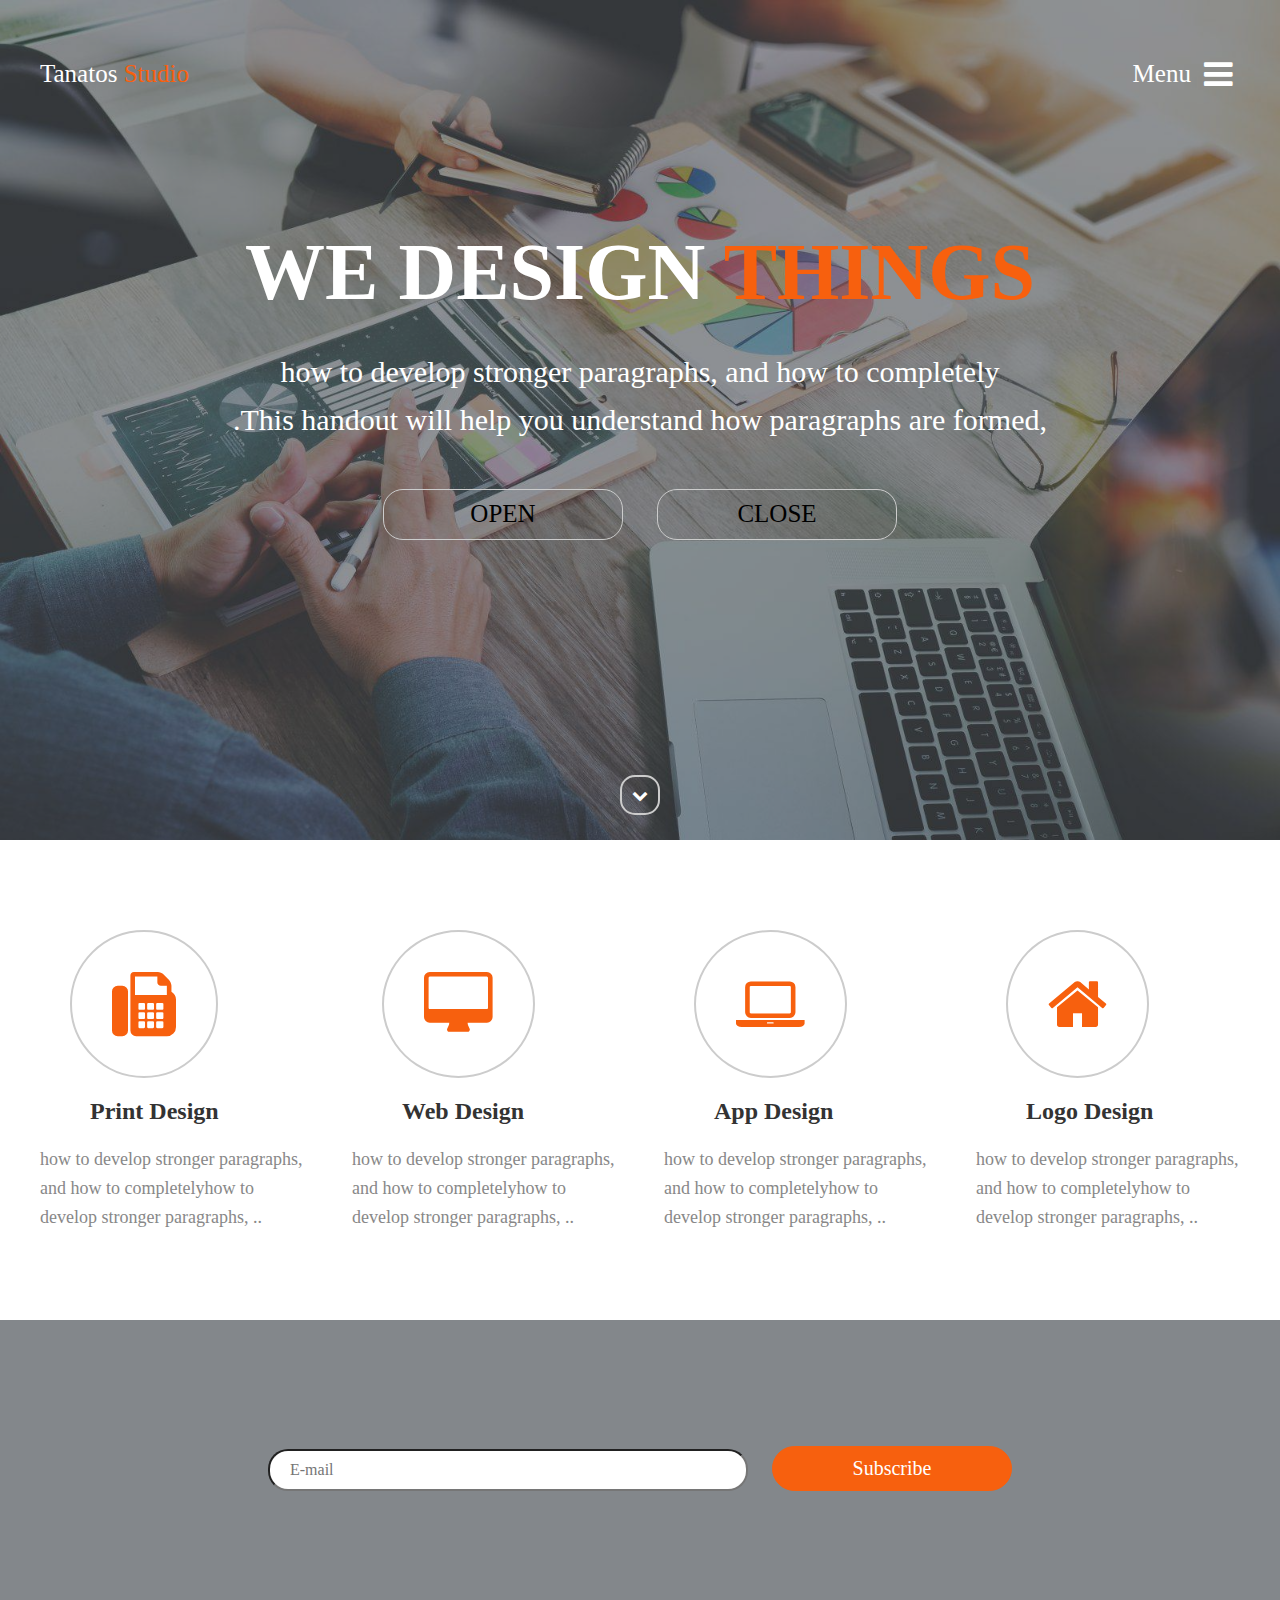
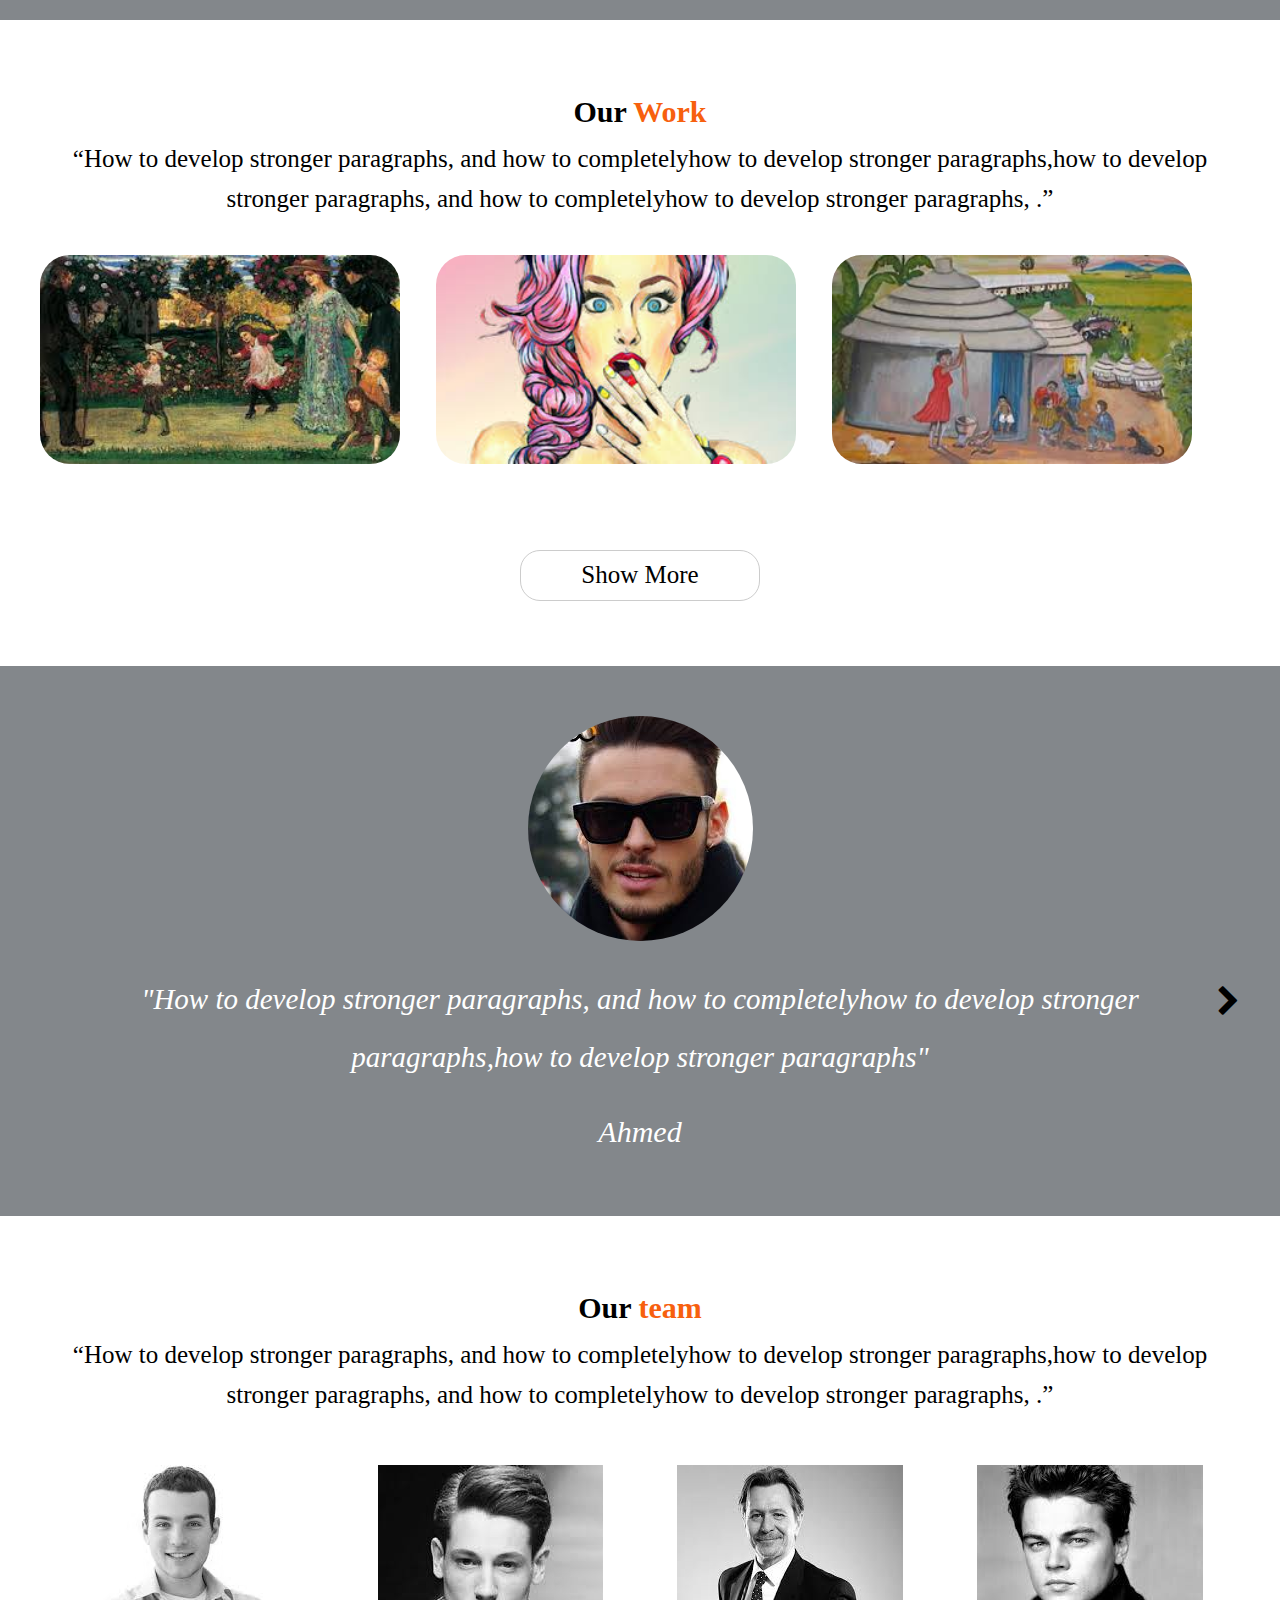
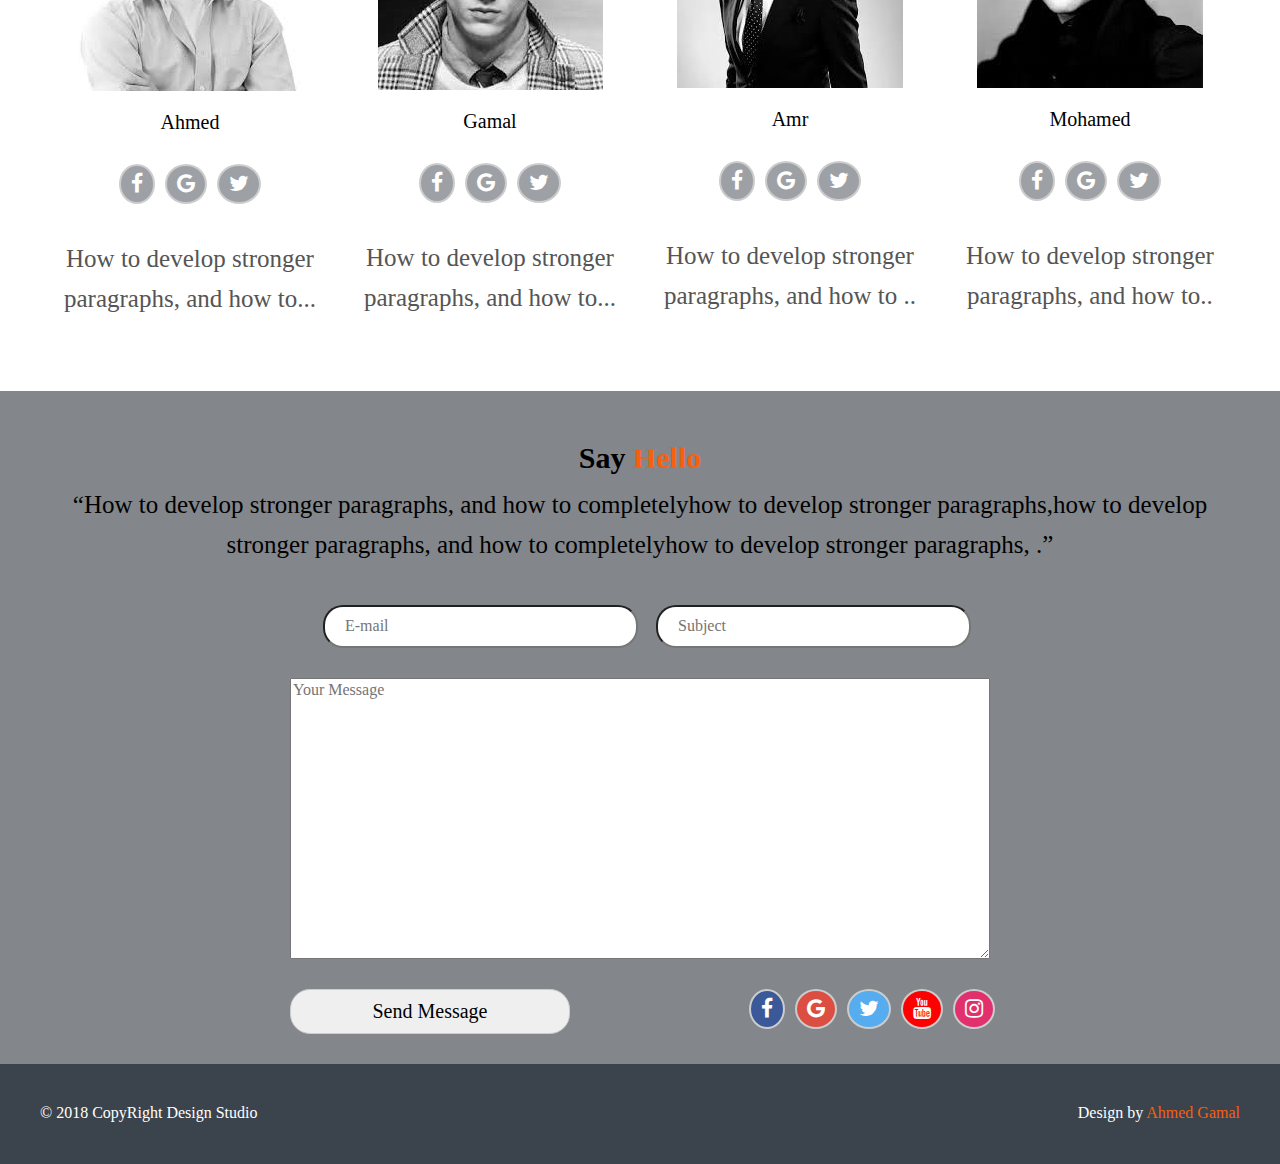
==== project.html @ 4b3bf900 "Add files via upload" ====
<! DOCTYPE html>
 
<html>
<head>
    <meta charset="UTF-8">
    <title> Template </title>
    <link rel= "stylesheet" href="css/font-awesome.min.css">
    <link rel= "stylesheet" href="css/normalize.css">
    <link rel= "stylesheet" href="css/style.css">
    </head>

     <body>
          <div class="header">
                 <div class="lay">
                      <div class="container table">
                             <div class="navbar">
                                  <span> Tanatos <span class="main-color">Studio</span></span>
                                  <span class="links"> Menu  <i class= "fa fa-bars fa-lg fa-fw"></i></span>         
                             </div>
                              <div class="intro">
                                  <h2 class="upper"> We Design <span class="upper main-color">things</span></h2>
                                      <p> how to develop stronger paragraphs, and how to completely </br>.This handout will help you understand how paragraphs are formed,</p>
                                  <button class="upper"> Open</button>
                                   <button class="upper">Close</button>
                              </div>
                      </div>

                   <div class="arrow">
                       <i class="fa fa-chevron-down"></i>
                      </div>
             </div>
        </div>

   <div class="features">
  <div class="container">
      
        <div class="box">
      <i class="fa fa-Fax fa-4x "></i>
      <h2> Print Design</h2>
      <p>how to develop stronger paragraphs, and how to completelyhow to develop stronger paragraphs, ..</p>
      </div>
      
      
        <div class="box">
      <i class="fa fa-desktop fa-4x "></i>
      <h2> Web Design</h2>
       <p>how to develop stronger paragraphs, and how to completelyhow to develop stronger paragraphs, ..</p>
      </div>
      
      
      
        <div class="box">
      <i class="fa fa-laptop fa-4x "></i>
      <h2> App Design</h2>
      <p>how to develop stronger paragraphs, and how to completelyhow to develop stronger paragraphs, ..</p>
      </div>
      
      
      
        <div class="box">
      <i class="fa fa-home fa-4x "></i>
      <h2> Logo Design</h2>
       <p>how to develop stronger paragraphs, and how to completelyhow to develop stronger paragraphs, ..</p>
      </div>
      
       </div>
       </div>


        <div class="subscrib">
            <div class="overlay">
        <div class="container">
            <form>
            <input type="text" name="E-mail" placeholder="E-mail">
            <button class="active"> Subscribe</button>
            </form>
            </div>
                </div>
         </div>

   <div class="our-work text-center">
   <div class="container">
       <div>
      <h2> Our <span class="main-color"> Work</span></h2>
      <q>How to develop stronger paragraphs, and how to completelyhow to develop stronger paragraphs,how to develop stronger paragraphs, and how to completelyhow to develop stronger paragraphs, .</q>
       </div>
       <div class="item">
       <div class="item-box">
       <img src="image/images%20(8).jpg" alt ="photo">
           <div class="over text-center">
            <h4> El Mo7arb website</h4>
             <p>How to develop stronger paragraphs, and how to completelyhow to develop stronger paragraphs,how to develop .</p>
               <button>Show project</button>
           </div>
       </div>
       
       
       <div class="item-box">
       <img src="image/images%20(9).jpg" alt ="photo">
           <div class="over  text-center">
           <h4> El Mo7arb website</h4>
             <p>How to develop stronger paragraphs, and how to completelyhow to develop stronger paragraphs,how to develop .</p>
               <button>Show project</button>
           </div>
       </div>
       
       
       <div class="item-box">
        <img src="image/images%20(10).jpg" alt ="photo">
           <div class="over  text-center">
           <h4> El Mo7arb website</h4>
             <p>How to develop stronger paragraphs, and how to completelyhow to develop stronger paragraphs,how to develop .</p>
               <button>Show project</button>
           </div>
       </div>
       
       
       <div class="item-box hello">
            <img src="image/images%20(11).jpg" alt ="photo">
           <div class="over  text-center">
           <h4> El Mo7arb website</h4>
             <p>How to develop stronger paragraphs, and how to completelyhow to develop stronger paragraphs,how to develop .</p>
               <button>Show project</button>
           </div>
       </div>
       
       
       <div class="item-box hello">
         <img src="image/images%20(12).jpg" alt ="photo">
           <div class="over  text-center">
           <h4> El Mo7arb website</h4>
             <p>How to develop stronger paragraphs, and how to completelyhow to develop stronger paragraphs,how to develop .</p>
               <button>Show project</button>
           </div>
       </div>
       
       
       
       <div class="item-box hello">
          <img src="image/download%20(2).jpg" alt ="photo">
           <div class="over  text-center">
           <h4> El Mo7arb website</h4>
             <p>How to develop stronger paragraphs, and how to completelyhow to develop stronger paragraphs,how to develop .</p>
               <button>Show project</button>
           </div>
       </div>
           </div>
          <button class="but"> Show More</button>
       </div>      
</div>

  <div class="testiem text-center">
  <div class="over">
      <div class="container">
      <div class="client active">
          <img src="image/10.jpg" alt ="photo">
           <p>"How to develop stronger paragraphs, and how to completelyhow to develop stronger paragraphs,how to develop stronger paragraphs"</p>
          <span>Ahmed</span>
          </div>
          
          <div class="client hello">
          <img src="image/download.jpg" alt ="photo">
           <p>"How to develop stronger paragraphs, and how to completelyhow to develop stronger paragraphs,how to develop stronger paragraphs"</p>
          <span>amr</span>
          </div>
          
          
          <div class="client hello">
          <img src="image/11.jpg" alt ="photo">
           <p>"How to develop stronger paragraphs, and how to completelyhow to develop stronger paragraphs,how to develop stronger paragraphs"</p>
          <span>mohamed</span>
          </div>
          
          <div class="client hello">
          <img src="image/c9c21f057c63ff351abe89b8bb244f64--model-man-man-faces.jpg" alt ="photo">
           <p>"How to develop stronger paragraphs, and how to completelyhow to develop stronger paragraphs,how to develop stronger paragraphs"</p>
          <span>osama</span>
          </div>
          
          <i class="fa fa-chevron-right fa-2x"></i>
             <i class="fa fa-chevron-left fa-2x"></i>
      </div>
      </div>
</div>

     <div class="our-team text-center ">
   <div class="container">
          <div>
      <h2> Our <span class="main-color"> team</span></h2>
      <q>How to develop stronger paragraphs, and how to completelyhow to develop stronger paragraphs,how to develop stronger paragraphs, and how to completelyhow to develop stronger paragraphs, .</q>
       </div>
       <div class="team">
           
           
           <div class="person">
        <img src="image/download%20(3).jpg"  alt ="photo">
       <h3>Ahmed</h3>
        <div class="icons">
               <i class="fa fa-facebook fa-lg "></i>
              <i class="fa fa-google fa-lg"></i>
              <i class="fa fa-twitter fa-lg "></i>
               </div>
       <p>How to develop stronger paragraphs, and how to...</p>
       </div>
           
           <div class="person">
       <img src="image/download.jpg"  alt ="photo">
       <h3>Gamal</h3>
        <div class="icons">
               <i class="fa fa-facebook fa-lg  "></i>
              <i class="fa fa-google fa-lg "></i>
              <i class="fa fa-twitter  fa-lg "></i>
               </div>
       <p>How to develop stronger paragraphs, and how to...</p>
       </div>
           
           
           <div class="person">
         <img src="image/aae306986e03e29b3f77cae27a9ac797--gary-oldman-man-crush.jpg"  alt ="photo">
       <h3>Amr</h3>
        <div class="icons">
               <i class="fa fa-facebook fa-lg "></i>
              <i class="fa fa-google fa-lg "></i>
              <i class="fa fa-twitter fa-lg "></i>
               </div>
       <p>How to develop stronger paragraphs, and how to ..</p>
       </div>
           
           
           <div class="person">
       <img src='image/4d821f925f82fdc49ccdcf3de2f4828b.jpg'  alt ="photo">
       <h3>Mohamed</h3>
        <div class="icons">
               <i class="fa fa-facebook fa-lg "></i>
              <i class="fa fa-google fa-lg "></i>
              <i class="fa fa-twitter fa-lg "></i>
               </div>
       <p>How to develop stronger paragraphs, and how to..</p>
       </div>   
           
         </div>  
       </div>
</div>

 <div class="contact text-center">
     <div class="overlays">
 <div class="container">
      <div>
      <h2> Say <span class="main-color"> Hello</span></h2>
      <q>How to develop stronger paragraphs, and how to completelyhow to develop stronger paragraphs,how to develop stronger paragraphs, and how to completelyhow to develop stronger paragraphs, .</q>
       </div>
     
     <form>
     <input type="text" name="email" placeholder="E-mail">
     <input type="text" name="subject" placeholder="Subject">
     <textarea placeholder="Your Message" cols="6" rows="15"></textarea>
     <button>Send Message</button>
     </form>
     <div class="icon">
      <i class="fa fa-facebook fa-lg "></i>
      <i class="fa fa-google fa-lg "></i> 
        <i class="fa fa-twitter fa-lg "></i>
        <i class="fa fa-youtube fa-lg "></i>
           <i class="fa fa-instagram fa-lg "></i>
     </div>
     </div>
</div>
</div>

  <div class="footer">
  <div class="container">
      <span class="copy"> &copy; 2018 CopyRight Design Studio</span>
        <span class="design"> Design by  <span class="main-color">Ahmed Gamal</span> </span>
      </div>
</div>
        <script src= "js/jquery-3.3.1.min.js"></script>
        <script src= "js/custom.js"></script>
    </body>

</html>
---- css/style.css ----
body {margin: 0; }

.container { width:1200px ; margin: auto; position: relative}

.header { width: 100%;  height: 840px; background-image: url('../image/shutterstock_432009058-1600x1080.jpg'); background-size: cover; color: #FFF; }

.header .lay { width:100% ; height:840px; background-color: rgba(49, 55, 61, .5);  position: absolute; top: 0; left: 0;}

.header .navbar {  font-size: 25px; left: 0; position: absolute; width: 100%; top: 0;  overflow: hidden }

.header .navbar .links {float: right;}

.main-color { color:#f7600e;}

.text-center {text-align: center;}

.main-background {background: #f7600e;}

.header .intro {margin:60px auto; text-align: center; padding-top: 100px}

.header .intro h2 {font-size: 80px;  margin-bottom: 0}

.header .intro p {line-height: 1.6 ; font-size: 30px;}

.upper {text-transform: uppercase;}

.header .intro button {width:20%; padding: 10px 20px; margin: 15px; background: transparent; border:1px solid #CCC; transition: all 2s; font-size: 25px; border-radius: 20px; cursor: pointer;}

.header .intro button:hover {background: #f7600e; color:#FFF;  border:1px solid #f7600e;}

.header .arrow { bottom: 0; left: 0; position: absolute; width: 100%; text-align: center; margin-bottom: 15px; }

.header .arrow i {border: 2px solid #CCC; border-radius: 15px; padding: 10px; cursor: pointer; margin: 10px }

.features {padding: 40px 0; height: 350px; width: 100%; overflow: hidden; margin-top: 50px;  }

.features .box { float: left; width: 22%; margin-right: 4%; }

.features .box:last-child {margin-right: 0}

.features .box i {margin-left: 30px; padding: 40px; border: 2px solid #CCC; border-radius: 50%; color:#f7600e; transition: all 2s ;}

.features .box i:hover {background: #f7600e; color:#FFF; border: 2px solid #f7600e; }

.features .box h2 {margin-left: 50px; color:#333; }

.features .box p { line-height: 1.6; font-size: 18px; color:#888; } 

.subscrib {  background-image: url('../images%20(5).jpg'); background-size: cover; width:100%; height: 300px;}

 .overlay  { width:100% ; height:300px; background-color: rgba(49, 55, 61, .6);}

.subscrib form {padding-top: 50px ; text-align: center; line-height: 200px; }

.subscrib input { width: 40%; padding: 10px 20px; border-radius: 20px;}

.subscrib button {width:20%; padding: 10px 20px; margin-left: 20px; background: transparent; font-size: 20px; border-radius: 30px; cursor: pointer;}

.subscrib button.active {background:#f7600e; border:1px solid #f7600e; color:#FFF;}

.our-work { padding: 50px 0;}

.our-work h2 {font-weight: 800; font-size: 30px; margin-bottom: 10px}

.our-work q  {line-height: 1.6; font-size: 25px; } 

.our-work .item { overflow: hidden; } 

.our-work .item .item-box { width: 30%; float: left; margin-bottom: 3%; margin-top: 3%; margin-right: 3%; position: relative;}

.our-work .item .item-box img {width: 100%; border-radius: 30px;}

.our-work .item .item-box .over {
    position: absolute; 
    top:0; 
    left: 0; 
    width: 100%;
    height: 100%;
    background: rgba(247, 96, 14, .8);
    color:#FFF;
     border-radius: 30px;
    display: none; 
    transition: all 2s;
    cursor: pointer; 
}

.our-work .item .item-box:hover .over {
    
    display: block;
}

.hello { display: none;}

.our-work  .but {width:20%; padding: 10px 20px; margin: 15px; background: transparent; border:1px solid #CCC; transition: all 2s; font-size: 25px; border-radius: 20px; cursor: pointer; margin-top: 50px;}

.our-work .but:hover {background: #f7600e; color:#FFF;  border:1px solid #f7600e;}

.our-work  .over h4 {font-size: 20px; margin-bottom: 0}

.our-work  .over p {line-height: 1.5;}

.our-work  .over button {width:40%; padding: 10px 10px;  border:1px solid #CCC; transition: all 2s; font-size: 20px; border-radius: 20px; cursor: pointer; color: #f7600e; }

.over { width:100% ; height:550px; background-color: rgba(49, 55, 61, .6);}

.testiem {width:100%; height: 550px;}

.testiem .client { padding: 50px 0; color:#FFF; font-size: 20px; font-style: italic;}

.testiem .client img {border-radius: 50%;  } 

.testiem .client p { line-height: 2; font-size: 29px; margin-left: 50px; margin-right: 50px;}

.testiem .client span {font-size: 30px; }

.testiem .fa-chevron-right,
.testiem .fa-chevron-left {position: absolute; top:60%; cursor: pointer;}

.testiem .fa-chevron-right:hover,
.testiem .fa-chevron-left:hover {color:#f7600e;}

.testiem .fa-chevron-right {right: 0;}

.testiem .fa-chevron-left {left: 0;}


.our-team { padding: 50px 0; width:100%; height: 600px;}

.our-team h2 {font-weight: 800; font-size: 30px; margin-bottom: 10px}

.our-team q  {line-height: 1.6; font-size: 25px; } 

.our-team .team  .person{ width:25%; float: left; padding-top: 50px ; }

.our-team .team  .person h3 {font-size: 20px; font-weight: normal; }

.our-team .team  .person img { filter: gray; filter: grayscale(1);}

.our-team .team  .person:hover img { filter: gray; filter: grayscale(0);}

.our-team .team  .person:hover h3 { font-weight: 800 }

.our-team .team  .person:hover .fa-facebook {background: #3b5998;}

.our-team .team  .person:hover .fa-twitter {background: #55acee;}

.our-team .team  .person:hover .fa-google {background: #dc4e41;}

.our-team .team  .person .icons { padding: 7px; }

.our-team .team  .person i { margin: 3px; border: 2px solid #CCC; border-radius: 50%; padding: 10px; background: #9da1a5; color:#FFF;}

.our-team .team  .person p { line-height: 1.6; font-size: 25px; transition: all 1s; color:#555}

.contact {width: 100%; height:680px; padding-top: 50px;  }

.contact .overlays  { width:100% ; height:680px; background-color: rgba(49, 55, 61, .6);}

.contact h2 { font-size: 30px; font-weight: 800; margin-bottom: 10px; padding-top: 50px;}

.contact q  {line-height: 1.6; font-size: 25px; } 

.contact form { width:700px; margin: auto; text-align: center; margin-top: 40px;}

.contact form input {width: 45% ; margin-left: 2%; padding: 10px 20px; border-radius: 20px;}

.contact form textarea {margin-top: 30px; width:100%;}

.contact form button  {width:40%; padding: 10px 10px;  border:1px solid #CCC; transition: all 2s; font-size: 20px; border-radius: 20px; cursor: pointer;  float: left; margin-top: 30px; margin-bottom: 30px} 

.contact form button:hover {background:#f7600e; border:1px solid #f7600e; color:#FFF;}

.contact .icon i { margin: 3px; border: 2px solid #CCC; border-radius: 50%; padding: 10px; background: #9da1a5; color:#FFF; margin-top: 30px; }

.contact .icon i:last-child { margin-right: 70px;}

.contact .icon .fa-facebook {background: #3b5998; color:#FFF;}

.contact .icon .fa-twitter {background: #55acee;  color:#FFF;}

.contact .icon .fa-google {background: #dc4e41;  color:#FFF;}

.contact .icon .fa-youtube  {background: #ff0000;  color:#FFF;}

.contact .icon .fa-instagram  {background: #e1306c;  color:#FFF;}

.footer { background-color: #3b434c; color:#FFF; overflow: hidden; width:100%; height: 100px; margin-top: 0; }

.footer .copy {float: left; margin-top: 40px;}
 
.footer .design {float: right; margin-top: 40px;}
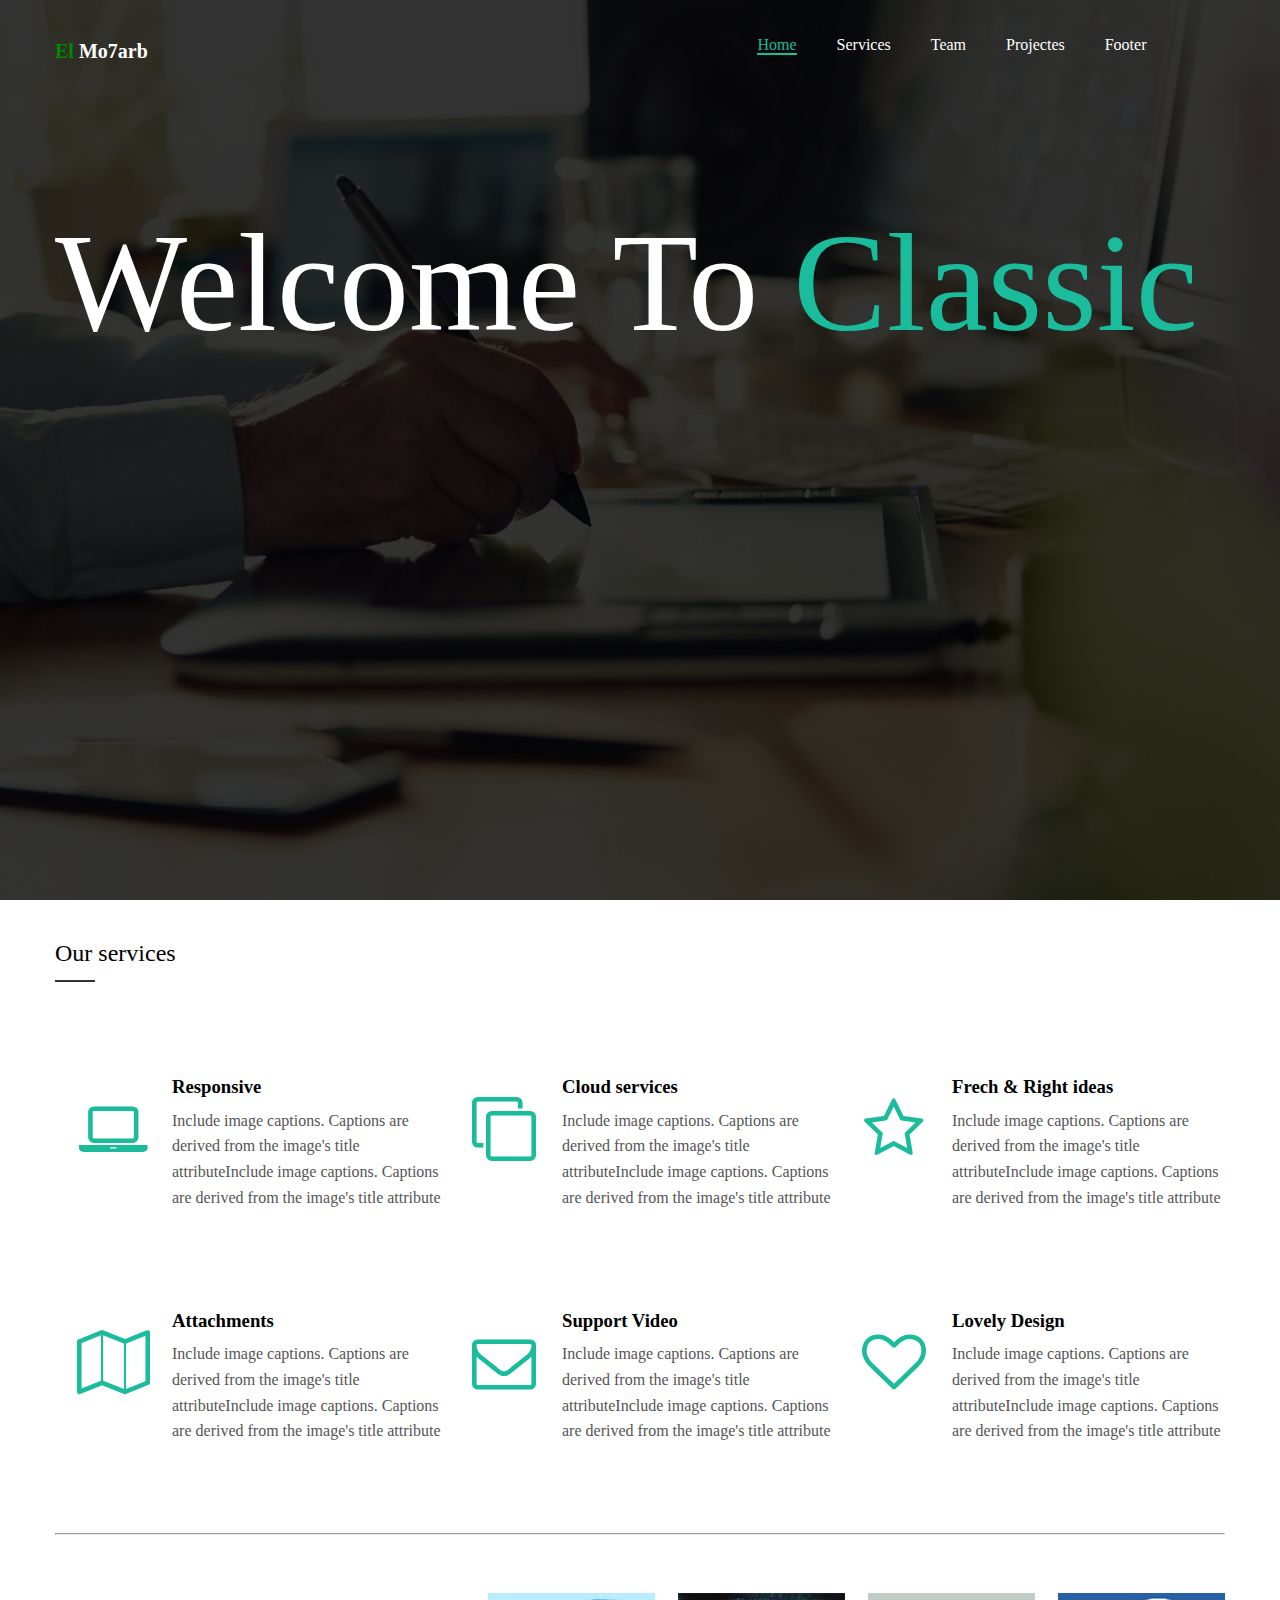
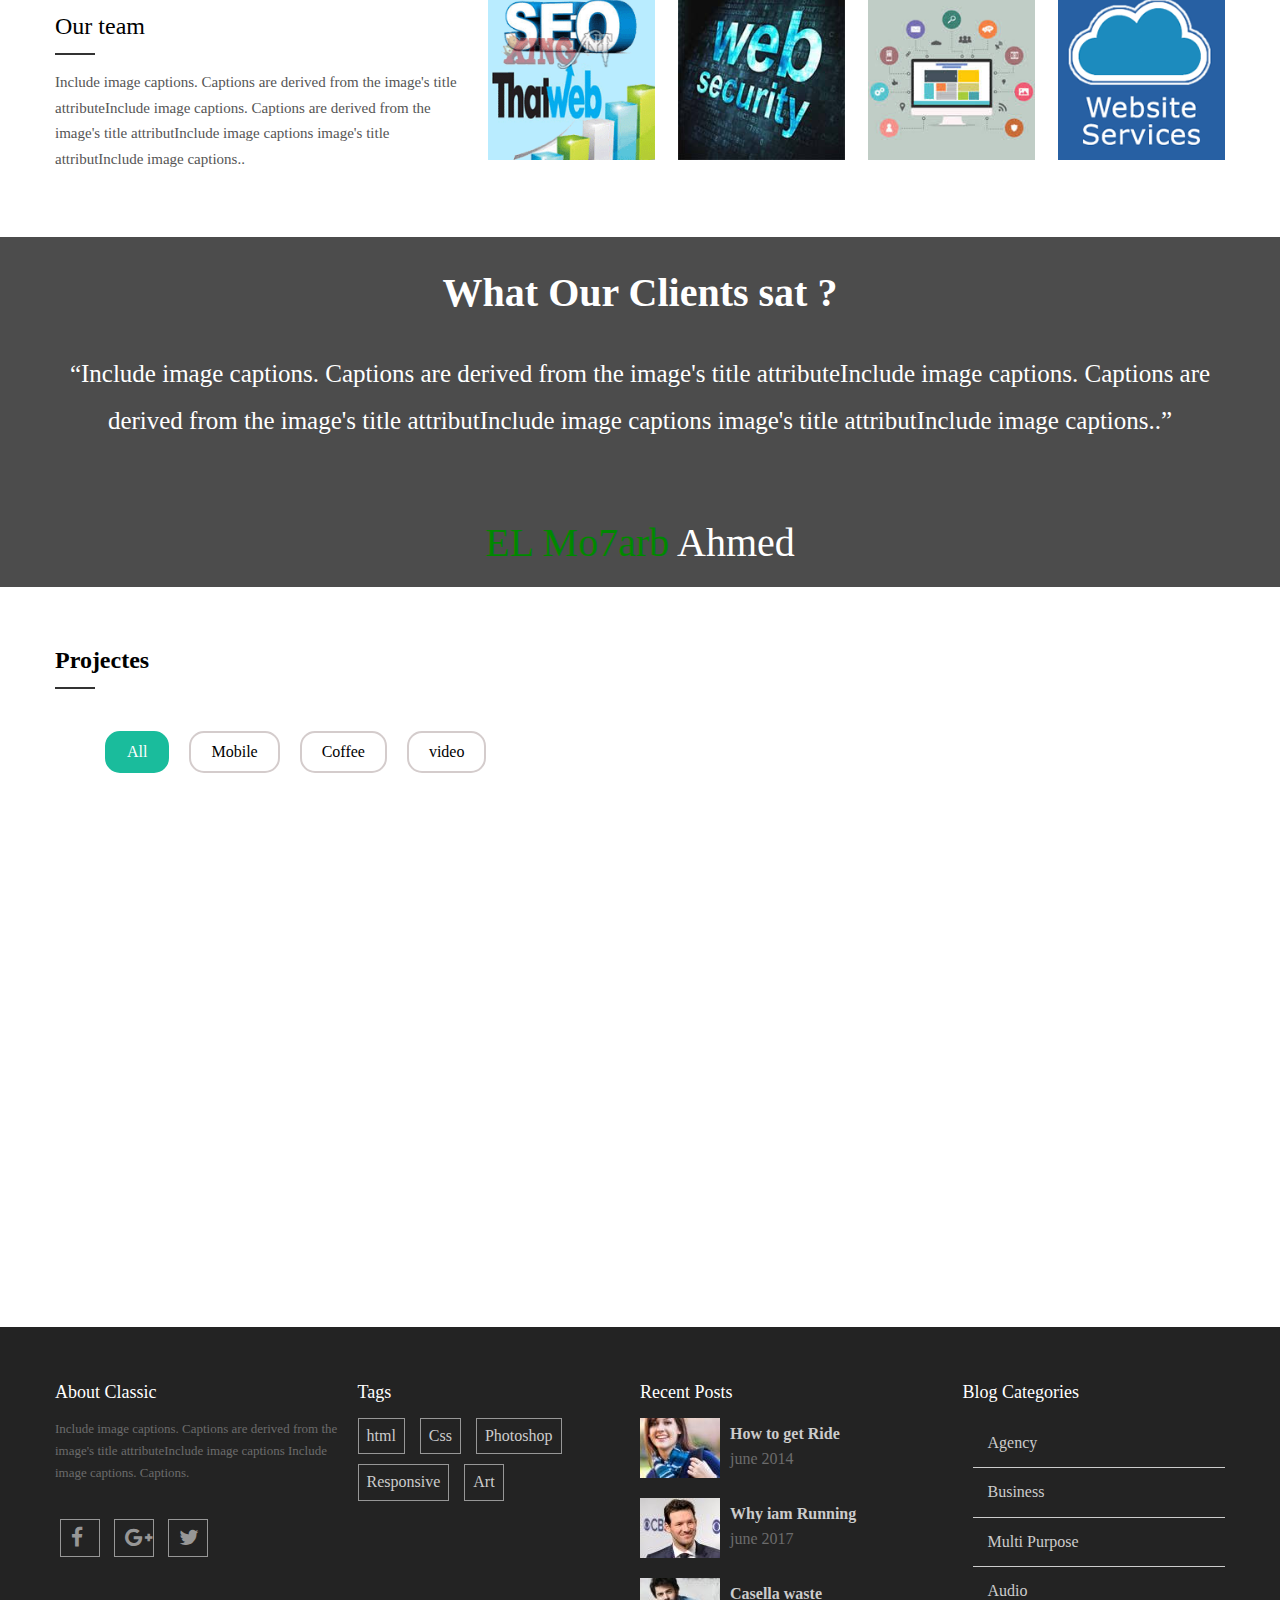
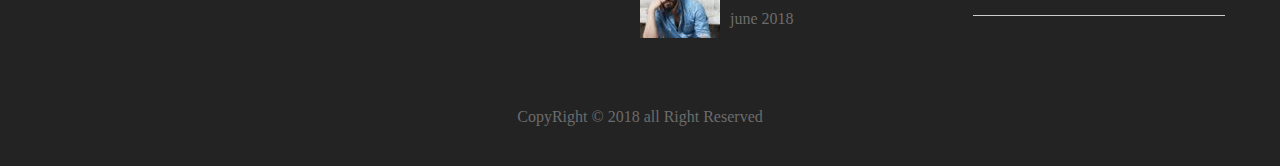
==== commit 42a7880c: "Add files via upload" ====
--- a/project.html
+++ b/project.html
@@ -1,289 +1,292 @@
-<! DOCTYPE html>
- 
+<!DOCTYPE html>
+
 <html>
 <head>
     <meta charset="UTF-8">
     <title> Template </title>
-    <link rel= "stylesheet" href="css/font-awesome.min.css">
-    <link rel= "stylesheet" href="css/normalize.css">
-    <link rel= "stylesheet" href="css/style.css">
+         <link rel = "stylesheet" href ="css/font-awesome.min.css">
+      <link rel= "stylesheet" href="css/normalize.css">
+    <link rel = "stylesheet" href ="css/style.css">
     </head>
-
-     <body>
-          <div class="header">
-                 <div class="lay">
-                      <div class="container table">
-                             <div class="navbar">
-                                  <span> Tanatos <span class="main-color">Studio</span></span>
-                                  <span class="links"> Menu  <i class= "fa fa-bars fa-lg fa-fw"></i></span>         
-                             </div>
-                              <div class="intro">
-                                  <h2 class="upper"> We Design <span class="upper main-color">things</span></h2>
-                                      <p> how to develop stronger paragraphs, and how to completely </br>.This handout will help you understand how paragraphs are formed,</p>
-                                  <button class="upper"> Open</button>
-                                   <button class="upper">Close</button>
-                              </div>
+    
+    <body>
+    <div id ="help" class="navbar" >
+        <div class="container">
+        <div class="logo">
+          <P> <span>El</span> Mo7arb </P> 
+            </div>
+            <div class="nav">
+            <ul>
+                  <li class="active"><a href="#"  data-value ="help">Home</a> </li>
+                  <li><a  href="#" data-value ="ser">Services</a>  </li>
+                  <li><a href="#" data-value ="test">Team</a> </li>
+                  <li><a href="#" data-value ="port"> Projectes</a></li>
+                  <li><a href="#" data-value ="mes">Footer</a> </li>
+                </ul>
+            </div>
+            
+            <div class="heading">
+           
+                <p> Welcome To <span>Classic</span> </p>
+                
+        </div>
+        </div>
+        </div>
+        
+        <div class="header">
+        <div class="lay">
+        
+            </div>
+        </div>
+        
+            <div class="clear"></div>
+           <div id ="ser" class="services">
+        <div class="container">
+        <h2 class="special-heading"> Our services</h2>
+            
+            <div class="item">
+              <i class="fa fa-laptop fa-4x fa-fw"></i>
+                <div class="info">
+                <h3>Responsive</h3>
+                <p>Include image captions. Captions are derived from the image's title attributeInclude image captions. Captions are derived from the image's title attribute</p>
+                </div>
+            </div>
+            
+            <div class="item">
+              <i class="fa fa-clone fa-4x fa-fw"></i>
+                <div class="info">
+                <h3>Cloud services</h3>
+                <p>Include image captions. Captions are derived from the image's title attributeInclude image captions. Captions are derived from the image's title attribute</p>
+                </div>
+            </div>
+            
+            
+            <div class="item">
+              <i class="fa fa-star-o fa-4x fa-fw"></i>
+                <div class="info">
+                <h3>Frech  & Right ideas </h3>
+                <p>Include image captions. Captions are derived from the image's title attributeInclude image captions. Captions are derived from the image's title attribute</p>
+                </div>
+            </div>
+            
+            
+            <div class="item">
+              <i class="fa fa-map-o fa-4x fa-fw"></i>
+                <div class="info">
+                <h3>Attachments</h3>
+                <p>Include image captions. Captions are derived from the image's title attributeInclude image captions. Captions are derived from the image's title attribute</p>
+                </div>
+            </div>
+            
+            
+            <div class="item">
+              <i class="fa fa-envelope-o fa-4x fa-fw"></i>
+                <div class="info">
+                <h3>Support Video</h3>
+                <p>Include image captions. Captions are derived from the image's title attributeInclude image captions. Captions are derived from the image's title attribute</p>
+                </div>
+            </div>
+            
+            
+            <div class="item">
+              <i class="fa fa-heart-o fa-4x fa-fw"></i>
+                <div class="info">
+                <h3>Lovely Design</h3>
+                <p>Include image captions. Captions are derived from the image's title attributeInclude image captions. Captions are derived from the image's title attribute</p>
+                </div>
+            </div>
+            
+            <div class="clear"></div>
+       </div> 
+        </div>
+        
+        <div class="container">
+        <hr class="border">
+        </div>
+        
+        <div id ="test" class="team">
+            <div class="container">
+                <div class="box">
+            <h2 class="special-heading">Our team</h2>
+            <p>Include image captions. Captions are derived from the image's title attributeInclude image captions. Captions are derived from the image's title attributInclude image captions image's title attributInclude image captions..   </p>
+            </div>
+                
+                <div class="box">
+                <div class="overlay">
+                    El Mo7arb
+                    </div>
+                <img src="image/that-web-kingnt.gif" alt =" photo">
+                </div>
+                
+                <div class="box">
+                    <div class="overlay">
+                           Ahmed
+                    </div>
+                <img src="image/images%20(3).jpg" alt =" photo">
+                </div>
+                
+                <div class="box">
+                    <div class="overlay">
+                     Gamal 
+                    </div>
+                <img src="image/images%20(4).jpg" alt =" photo">
+                </div>
+                
+                <div class="box">
+                    <div class="overlay">
+                    al araby
+                    </div>
+                <img src="image/images.png" alt =" photo">
+                </div>
+            </div>
+        </div>
+        <div class="clear"></div>
+        
+        <div  class="testiem">
+           <div class="layout">
+            <div class="container">
+             <h2> What Our Clients sat ?</h2>
+             <div class="slider">
+                 <div class="active">
+                <q>Include image captions. Captions are derived from the image's title attributeInclude image captions. Captions are derived from the image's title attributInclude image captions image's title attributInclude image captions..</q>
+             <p> <span> EL Mo7arb </span>Ahmed </p>
+                 </div>
+                 
+                  <div>
+                <q>Include image captions. Captions are derived from the image's title attributeInclude image captions. Captions are derived from the image's title attributInclude image captions..</q>
+             <p> <span> EL Mo7arb </span>Gamal </p>
+                 </div>
+                 
+                  <div>
+                <q>Include image captions. Captions are derived from the image's title attributeInclude image captions..</q>
+             <p> <span> EL Mo7arb </span>Mohamed </p>
+                 </div>
+                 
+                  <div>
+                <q>Include image captions. Captions are derived from the image's title attributeInclude image captions. Captions are derived from the image's title attributInclude image captions....</q>
+             <p> <span> EL Mo7arb </span>Al araby </p>
+                 </div>
+                </div>
+            </div>
+               </div>
+        </div>
+        
+        <div id ="port" class="project">
+        <div class="container">
+            <h2 class="special-heading"> Projectes </h2>
+            
+            <ul class="select">
+                <li class="active filter" data-filter= "all" >All</li>
+               <li class="filter" data-filter= ".mobile">Mobile</li>
+               <li class="filter" data-filter= ".coffee">Coffee</li>
+                <li class="filter" data-filter= ".video">video</li>
+            </ul>
+            
+            <div id = "Container" class="gllar">
+             <div class="row"> 
+                 
+                 
+                 <div class="mix mobile"> 
+                  <div class="over">View More</div>
+                     <span class="heart"><i class="fa fa-heart"></i>14</span>
+                    <img src="image/download%20(2).jpg" alt ="photo">
+                  </div>
+                 
+                 
+                 <div class="mix coffee">
+                       <div class="over">View More</div>
+                       <span class="heart"><i class="fa fa-heart"></i>15</span>
+                  <img src="image/images%20(12).jpg" alt ="photo">
                       </div>
-
-                   <div class="arrow">
-                       <i class="fa fa-chevron-down"></i>
-                      </div>
-             </div>
-        </div>
-
-   <div class="features">
-  <div class="container">
-      
-        <div class="box">
-      <i class="fa fa-Fax fa-4x "></i>
-      <h2> Print Design</h2>
-      <p>how to develop stronger paragraphs, and how to completelyhow to develop stronger paragraphs, ..</p>
-      </div>
-      
-      
-        <div class="box">
-      <i class="fa fa-desktop fa-4x "></i>
-      <h2> Web Design</h2>
-       <p>how to develop stronger paragraphs, and how to completelyhow to develop stronger paragraphs, ..</p>
-      </div>
-      
-      
-      
-        <div class="box">
-      <i class="fa fa-laptop fa-4x "></i>
-      <h2> App Design</h2>
-      <p>how to develop stronger paragraphs, and how to completelyhow to develop stronger paragraphs, ..</p>
-      </div>
-      
-      
-      
-        <div class="box">
-      <i class="fa fa-home fa-4x "></i>
-      <h2> Logo Design</h2>
-       <p>how to develop stronger paragraphs, and how to completelyhow to develop stronger paragraphs, ..</p>
-      </div>
-      
-       </div>
-       </div>
-
-
-        <div class="subscrib">
-            <div class="overlay">
-        <div class="container">
-            <form>
-            <input type="text" name="E-mail" placeholder="E-mail">
-            <button class="active"> Subscribe</button>
-            </form>
-            </div>
-                </div>
-         </div>
-
-   <div class="our-work text-center">
-   <div class="container">
-       <div>
-      <h2> Our <span class="main-color"> Work</span></h2>
-      <q>How to develop stronger paragraphs, and how to completelyhow to develop stronger paragraphs,how to develop stronger paragraphs, and how to completelyhow to develop stronger paragraphs, .</q>
-       </div>
-       <div class="item">
-       <div class="item-box">
-       <img src="image/images%20(8).jpg" alt ="photo">
-           <div class="over text-center">
-            <h4> El Mo7arb website</h4>
-             <p>How to develop stronger paragraphs, and how to completelyhow to develop stronger paragraphs,how to develop .</p>
-               <button>Show project</button>
-           </div>
-       </div>
-       
-       
-       <div class="item-box">
-       <img src="image/images%20(9).jpg" alt ="photo">
-           <div class="over  text-center">
-           <h4> El Mo7arb website</h4>
-             <p>How to develop stronger paragraphs, and how to completelyhow to develop stronger paragraphs,how to develop .</p>
-               <button>Show project</button>
-           </div>
-       </div>
-       
-       
-       <div class="item-box">
-        <img src="image/images%20(10).jpg" alt ="photo">
-           <div class="over  text-center">
-           <h4> El Mo7arb website</h4>
-             <p>How to develop stronger paragraphs, and how to completelyhow to develop stronger paragraphs,how to develop .</p>
-               <button>Show project</button>
-           </div>
-       </div>
-       
-       
-       <div class="item-box hello">
-            <img src="image/images%20(11).jpg" alt ="photo">
-           <div class="over  text-center">
-           <h4> El Mo7arb website</h4>
-             <p>How to develop stronger paragraphs, and how to completelyhow to develop stronger paragraphs,how to develop .</p>
-               <button>Show project</button>
-           </div>
-       </div>
-       
-       
-       <div class="item-box hello">
-         <img src="image/images%20(12).jpg" alt ="photo">
-           <div class="over  text-center">
-           <h4> El Mo7arb website</h4>
-             <p>How to develop stronger paragraphs, and how to completelyhow to develop stronger paragraphs,how to develop .</p>
-               <button>Show project</button>
-           </div>
-       </div>
-       
-       
-       
-       <div class="item-box hello">
-          <img src="image/download%20(2).jpg" alt ="photo">
-           <div class="over  text-center">
-           <h4> El Mo7arb website</h4>
-             <p>How to develop stronger paragraphs, and how to completelyhow to develop stronger paragraphs,how to develop .</p>
-               <button>Show project</button>
-           </div>
-       </div>
-           </div>
-          <button class="but"> Show More</button>
-       </div>      
-</div>
-
-  <div class="testiem text-center">
-  <div class="over">
-      <div class="container">
-      <div class="client active">
-          <img src="image/10.jpg" alt ="photo">
-           <p>"How to develop stronger paragraphs, and how to completelyhow to develop stronger paragraphs,how to develop stronger paragraphs"</p>
-          <span>Ahmed</span>
-          </div>
-          
-          <div class="client hello">
-          <img src="image/download.jpg" alt ="photo">
-           <p>"How to develop stronger paragraphs, and how to completelyhow to develop stronger paragraphs,how to develop stronger paragraphs"</p>
-          <span>amr</span>
-          </div>
-          
-          
-          <div class="client hello">
-          <img src="image/11.jpg" alt ="photo">
-           <p>"How to develop stronger paragraphs, and how to completelyhow to develop stronger paragraphs,how to develop stronger paragraphs"</p>
-          <span>mohamed</span>
-          </div>
-          
-          <div class="client hello">
-          <img src="image/c9c21f057c63ff351abe89b8bb244f64--model-man-man-faces.jpg" alt ="photo">
-           <p>"How to develop stronger paragraphs, and how to completelyhow to develop stronger paragraphs,how to develop stronger paragraphs"</p>
-          <span>osama</span>
-          </div>
-          
-          <i class="fa fa-chevron-right fa-2x"></i>
-             <i class="fa fa-chevron-left fa-2x"></i>
-      </div>
-      </div>
-</div>
-
-     <div class="our-team text-center ">
-   <div class="container">
-          <div>
-      <h2> Our <span class="main-color"> team</span></h2>
-      <q>How to develop stronger paragraphs, and how to completelyhow to develop stronger paragraphs,how to develop stronger paragraphs, and how to completelyhow to develop stronger paragraphs, .</q>
-       </div>
-       <div class="team">
-           
-           
-           <div class="person">
-        <img src="image/download%20(3).jpg"  alt ="photo">
-       <h3>Ahmed</h3>
-        <div class="icons">
-               <i class="fa fa-facebook fa-lg "></i>
-              <i class="fa fa-google fa-lg"></i>
-              <i class="fa fa-twitter fa-lg "></i>
-               </div>
-       <p>How to develop stronger paragraphs, and how to...</p>
-       </div>
-           
-           <div class="person">
-       <img src="image/download.jpg"  alt ="photo">
-       <h3>Gamal</h3>
-        <div class="icons">
-               <i class="fa fa-facebook fa-lg  "></i>
-              <i class="fa fa-google fa-lg "></i>
-              <i class="fa fa-twitter  fa-lg "></i>
-               </div>
-       <p>How to develop stronger paragraphs, and how to...</p>
-       </div>
-           
-           
-           <div class="person">
-         <img src="image/aae306986e03e29b3f77cae27a9ac797--gary-oldman-man-crush.jpg"  alt ="photo">
-       <h3>Amr</h3>
-        <div class="icons">
-               <i class="fa fa-facebook fa-lg "></i>
-              <i class="fa fa-google fa-lg "></i>
-              <i class="fa fa-twitter fa-lg "></i>
-               </div>
-       <p>How to develop stronger paragraphs, and how to ..</p>
-       </div>
-           
-           
-           <div class="person">
-       <img src='image/4d821f925f82fdc49ccdcf3de2f4828b.jpg'  alt ="photo">
-       <h3>Mohamed</h3>
-        <div class="icons">
-               <i class="fa fa-facebook fa-lg "></i>
-              <i class="fa fa-google fa-lg "></i>
-              <i class="fa fa-twitter fa-lg "></i>
-               </div>
-       <p>How to develop stronger paragraphs, and how to..</p>
-       </div>   
-           
-         </div>  
-       </div>
-</div>
-
- <div class="contact text-center">
-     <div class="overlays">
- <div class="container">
-      <div>
-      <h2> Say <span class="main-color"> Hello</span></h2>
-      <q>How to develop stronger paragraphs, and how to completelyhow to develop stronger paragraphs,how to develop stronger paragraphs, and how to completelyhow to develop stronger paragraphs, .</q>
-       </div>
-     
-     <form>
-     <input type="text" name="email" placeholder="E-mail">
-     <input type="text" name="subject" placeholder="Subject">
-     <textarea placeholder="Your Message" cols="6" rows="15"></textarea>
-     <button>Send Message</button>
-     </form>
-     <div class="icon">
-      <i class="fa fa-facebook fa-lg "></i>
-      <i class="fa fa-google fa-lg "></i> 
-        <i class="fa fa-twitter fa-lg "></i>
-        <i class="fa fa-youtube fa-lg "></i>
-           <i class="fa fa-instagram fa-lg "></i>
-     </div>
-     </div>
-</div>
-</div>
-
-  <div class="footer">
-  <div class="container">
-      <span class="copy"> &copy; 2018 CopyRight Design Studio</span>
-        <span class="design"> Design by  <span class="main-color">Ahmed Gamal</span> </span>
-      </div>
-</div>
-        <script src= "js/jquery-3.3.1.min.js"></script>
-        <script src= "js/custom.js"></script>
+                 
+                 
+                 <div class="mix video">
+                       <div class="over ">View More</div>
+                       <span class="heart"><i class="fa fa-heart"></i>16</span>
+                 <img src="image/images%20(7).jpg" alt ="photo">
+                 </div>
+                  
+                </div>
+                
+                 <div class="row">
+                      
+                     <div class="mix video ">
+                          <div class="over">View More</div>
+                           <span class="heart"><i class="fa fa-heart"></i>20</span>
+                    <img src="image/images%20(8).jpg" alt ="photo">
+                         </div>
+                     
+                     <div class="mix mobile">
+                          <div class="over ">View More</div>
+                           <span class="heart"><i class="fa fa-heart"></i>22</span>
+                  <img src="image/images%20(10).jpg" alt ="photo">
+                         </div>
+                     
+                     <div class="mix coffee">
+                          <div class="over">View More</div>
+                           <span class="heart"><i class="fa fa-heart"></i>30</span>
+                  <img src="image/images%20(9).jpg" alt ="photo">
+                         </div>
+                </div>
+            </div>
+            </div>
+        </div>
+        
+        
+        <div id ="mes" class="footer">
+        <div class="container">
+         <div class="col">
+            <h2> About Classic</h2>
+             <p>Include image captions. Captions are derived from the image's title attributeInclude image captions Include image captions. Captions. </p>
+             <i class="fa fa-facebook fa-lg "></i>
+               <i class="fa fa-google-plus fa-lg  "></i>
+               <i class="fa fa-twitter fa-lg "></i>
+            </div>
+            
+             <div class=" col tags">
+             <h2>Tags</h2>
+             <span>html</span>
+             <span>Css</span>
+             <span>Photoshop</span>  
+             <span>Responsive</span>  
+             <span>Art</span>
+            </div>
+            
+             <div class="col recent">
+              <h2> Recent Posts</h2>
+                <div> 
+                 <img src="image/client3-80x60.jpg">
+                 <h4>How to get Ride</h4>
+                <span>june 2014</span>
+                 </div>
+                 
+                  <div> 
+                 <img src="image/w768xh576_GettyImages-959329798-80x60.jpg">
+                 <h4> Why iam Running</h4>
+                <span>june 2017</span>
+                 </div>
+                 
+                  <div> 
+                 <img src="image/image-result-for-fawad-khan-pics-80x60.jpeg">
+                 <h4>Casella waste </h4>
+                <span>june 2018</span>
+                 </div>
+            </div>
+            
+             <div class="col blg">
+             <h2> Blog Categories</h2>
+            <ul>
+                 <li>Agency</li>
+                <li>Business</li>
+                <li> Multi Purpose</li>
+                <li> Audio</li>
+                 </u>
+            </div>
+            <div class="clear"></div>
+            <div class="copy"> CopyRight &copy; 2018 all Right Reserved </div>
+            </div>
+        </div>
+        <script src="js/jquery-3.3.1.min.js"></script>
+        <script src ="js/custom.js"></script>  
     </body>
-
-</html>
-
-
-
-
-
-                                                                                          
-                                                                                        
-                                                                                           
-                                                                                            +</html>--- a/css/style.css
+++ b/css/style.css
@@ -1,191 +1,216 @@
-body {margin: 0; }
-
-.container { width:1200px ; margin: auto; position: relative}
-
-.header { width: 100%;  height: 840px; background-image: url('../image/shutterstock_432009058-1600x1080.jpg'); background-size: cover; color: #FFF; }
-
-.header .lay { width:100% ; height:840px; background-color: rgba(49, 55, 61, .5);  position: absolute; top: 0; left: 0;}
-
-.header .navbar {  font-size: 25px; left: 0; position: absolute; width: 100%; top: 0;  overflow: hidden }
-
-.header .navbar .links {float: right;}
-
-.main-color { color:#f7600e;}
-
-.text-center {text-align: center;}
-
-.main-background {background: #f7600e;}
-
-.header .intro {margin:60px auto; text-align: center; padding-top: 100px}
-
-.header .intro h2 {font-size: 80px;  margin-bottom: 0}
-
-.header .intro p {line-height: 1.6 ; font-size: 30px;}
-
-.upper {text-transform: uppercase;}
-
-.header .intro button {width:20%; padding: 10px 20px; margin: 15px; background: transparent; border:1px solid #CCC; transition: all 2s; font-size: 25px; border-radius: 20px; cursor: pointer;}
-
-.header .intro button:hover {background: #f7600e; color:#FFF;  border:1px solid #f7600e;}
-
-.header .arrow { bottom: 0; left: 0; position: absolute; width: 100%; text-align: center; margin-bottom: 15px; }
-
-.header .arrow i {border: 2px solid #CCC; border-radius: 15px; padding: 10px; cursor: pointer; margin: 10px }
-
-.features {padding: 40px 0; height: 350px; width: 100%; overflow: hidden; margin-top: 50px;  }
-
-.features .box { float: left; width: 22%; margin-right: 4%; }
-
-.features .box:last-child {margin-right: 0}
-
-.features .box i {margin-left: 30px; padding: 40px; border: 2px solid #CCC; border-radius: 50%; color:#f7600e; transition: all 2s ;}
-
-.features .box i:hover {background: #f7600e; color:#FFF; border: 2px solid #f7600e; }
-
-.features .box h2 {margin-left: 50px; color:#333; }
-
-.features .box p { line-height: 1.6; font-size: 18px; color:#888; } 
-
-.subscrib {  background-image: url('../images%20(5).jpg'); background-size: cover; width:100%; height: 300px;}
-
- .overlay  { width:100% ; height:300px; background-color: rgba(49, 55, 61, .6);}
-
-.subscrib form {padding-top: 50px ; text-align: center; line-height: 200px; }
-
-.subscrib input { width: 40%; padding: 10px 20px; border-radius: 20px;}
-
-.subscrib button {width:20%; padding: 10px 20px; margin-left: 20px; background: transparent; font-size: 20px; border-radius: 30px; cursor: pointer;}
-
-.subscrib button.active {background:#f7600e; border:1px solid #f7600e; color:#FFF;}
-
-.our-work { padding: 50px 0;}
-
-.our-work h2 {font-weight: 800; font-size: 30px; margin-bottom: 10px}
-
-.our-work q  {line-height: 1.6; font-size: 25px; } 
-
-.our-work .item { overflow: hidden; } 
-
-.our-work .item .item-box { width: 30%; float: left; margin-bottom: 3%; margin-top: 3%; margin-right: 3%; position: relative;}
-
-.our-work .item .item-box img {width: 100%; border-radius: 30px;}
-
-.our-work .item .item-box .over {
-    position: absolute; 
-    top:0; 
+* {box-sizing: border-box;}
+
+.clear {clear: both;}
+
+body {margin: 0;}
+
+.container { width: 1170px; margin: auto; }
+
+.navbar {height: 0; position: relative; z-index: 3; }
+
+.navbar .logo {float: left; width:40%; padding-top: 20px; color: #FFF;}
+
+.navbar .logo p {font-size: 20px; font-weight: bold;}
+
+.navbar .logo p span {color: #080;}
+
+.navbar .nav {float: left; width:55%; color: #FFF;}
+
+.navbar .nav ul {float: right; list-style-type: none;}
+
+.navbar .nav ul li { float: left; padding-top: 20px;  margin: 0 20px;}
+
+.navbar .nav ul li a {text-decoration: none;  color: #FFF;  border-bottom: 1px solid transparent; }
+
+.navbar .nav ul li a:hover, .navbar .nav ul li.active a { color: #1abc9c; border-bottom: 2px solid #1abc9c; }
+
+.heading {line-height: 400px; color: #FFF; float: left}
+
+.heading p {margin-top: 0 ; font-size: 140px; margin-left: 0 }
+
+.heading p span {color:#1abc9c;}
+
+.header { background-image: url('../image/design.jpg'); background-size: cover; position: relative; }
+
+.header .lay {background-color: rgba(0,0,0,.5); position: absolute; top: 0; left: 0; bottom: 0; right: 0; z-index: 1;}
+
+.services { padding-top: 20px; padding-bottom: 0px;}
+
+.services {margin: 0; padding: 40px 20px ;}
+
+.services h2 {margin: 0 0 50px;  font-weight: normal;  }
+
+.special-heading {
+    
+    position: relative; 
+    
+}
+
+.special-heading:after {
+    
+    content: ""; 
+    display: block;
+    top: 40px;
+    position: absolute;
+    border-bottom: 2px solid #333;
+    width:40px;
+}
+
+.services .item  {float: left; width: 33.333333%; padding-top: 40px; margin-bottom: 25px;  }
+
+.services .item i {color:#1abc9c; float: left; width: 20%; margin-right: 5%; margin-top: 10%; margin-left: 5%;}
+
+.services .item .info { float: left; width: 70%; } 
+
+.services .item h3 { margin-bottom: 10px; }
+
+.services .item p {line-height: 1.6; color: #555; margin-top: 0;}   
+
+.border {color:#333;}
+
+.team { padding: 50px 20px ;}
+
+.team h2 { font-weight: normal;}
+
+.team .box {float: left;}
+
+.team .box:first-child{ 
+   width:35%;
+}
+
+.team .box:not(:first-child){
+    
+    width: 14.25%;
+    margin-left: 2%;
+    position: relative;
+   
+ 
+} 
+
+.team .box:not(:first-child) img {width: 100%; }
+
+.team .box p {padding-top: 10px; line-height: 1.7; color:#555; font-size: 15px;}
+
+.team .box:not(:first-child) .overlay {
+    
+    position: absolute;
+    top: 0; 
     left: 0; 
+    bottom: 0;
+    right: 0; 
+    background-color: rgba(26, 188, 156, .9);
     width: 100%;
-    height: 100%;
-    background: rgba(247, 96, 14, .8);
+    height:100 %;
+    line-height: 180px;
+    font-size: 20px; 
+    font-weight: bold;
+    display: none;
+    text-align: center;
     color:#FFF;
-     border-radius: 30px;
-    display: none; 
-    transition: all 2s;
-    cursor: pointer; 
-}
-
-.our-work .item .item-box:hover .over {
-    
+   
+}
+
+
+.team .box:not(:first-child):hover .overlay {
+    
+    display: block; 
+    
+}
+
+
+.testiem {background-image: url('../images%20(5).jpg'); background-size: cover; width: 100%; height:350px; margin-top: 50px; position: relative; text-align: center; padding: 40px 0; }
+
+.testiem .layout {background-color: rgba(0, 0, 0, .7); position: absolute; top: 0; left: 0; bottom: 0; right: 0; width: 100% ; height: 100%; color: #FFF;}
+
+.testiem h2 { font-size: 40px;}
+
+.testiem q { font-size: 25px; line-height: 1.9; padding-top: 30px; }
+
+.testiem p {font-size: 40px; padding-top: 35px;}
+
+.testiem p span {color:#080; }
+
+.testiem .slider > div {
+    
+    display: none;
+}
+
+.testiem .slider > div.active { 
+ 
     display: block;
-}
-
-.hello { display: none;}
-
-.our-work  .but {width:20%; padding: 10px 20px; margin: 15px; background: transparent; border:1px solid #CCC; transition: all 2s; font-size: 25px; border-radius: 20px; cursor: pointer; margin-top: 50px;}
-
-.our-work .but:hover {background: #f7600e; color:#FFF;  border:1px solid #f7600e;}
-
-.our-work  .over h4 {font-size: 20px; margin-bottom: 0}
-
-.our-work  .over p {line-height: 1.5;}
-
-.our-work  .over button {width:40%; padding: 10px 10px;  border:1px solid #CCC; transition: all 2s; font-size: 20px; border-radius: 20px; cursor: pointer; color: #f7600e; }
-
-.over { width:100% ; height:550px; background-color: rgba(49, 55, 61, .6);}
-
-.testiem {width:100%; height: 550px;}
-
-.testiem .client { padding: 50px 0; color:#FFF; font-size: 20px; font-style: italic;}
-
-.testiem .client img {border-radius: 50%;  } 
-
-.testiem .client p { line-height: 2; font-size: 29px; margin-left: 50px; margin-right: 50px;}
-
-.testiem .client span {font-size: 30px; }
-
-.testiem .fa-chevron-right,
-.testiem .fa-chevron-left {position: absolute; top:60%; cursor: pointer;}
-
-.testiem .fa-chevron-right:hover,
-.testiem .fa-chevron-left:hover {color:#f7600e;}
-
-.testiem .fa-chevron-right {right: 0;}
-
-.testiem .fa-chevron-left {left: 0;}
-
-
-.our-team { padding: 50px 0; width:100%; height: 600px;}
-
-.our-team h2 {font-weight: 800; font-size: 30px; margin-bottom: 10px}
-
-.our-team q  {line-height: 1.6; font-size: 25px; } 
-
-.our-team .team  .person{ width:25%; float: left; padding-top: 50px ; }
-
-.our-team .team  .person h3 {font-size: 20px; font-weight: normal; }
-
-.our-team .team  .person img { filter: gray; filter: grayscale(1);}
-
-.our-team .team  .person:hover img { filter: gray; filter: grayscale(0);}
-
-.our-team .team  .person:hover h3 { font-weight: 800 }
-
-.our-team .team  .person:hover .fa-facebook {background: #3b5998;}
-
-.our-team .team  .person:hover .fa-twitter {background: #55acee;}
-
-.our-team .team  .person:hover .fa-google {background: #dc4e41;}
-
-.our-team .team  .person .icons { padding: 7px; }
-
-.our-team .team  .person i { margin: 3px; border: 2px solid #CCC; border-radius: 50%; padding: 10px; background: #9da1a5; color:#FFF;}
-
-.our-team .team  .person p { line-height: 1.6; font-size: 25px; transition: all 1s; color:#555}
-
-.contact {width: 100%; height:680px; padding-top: 50px;  }
-
-.contact .overlays  { width:100% ; height:680px; background-color: rgba(49, 55, 61, .6);}
-
-.contact h2 { font-size: 30px; font-weight: 800; margin-bottom: 10px; padding-top: 50px;}
-
-.contact q  {line-height: 1.6; font-size: 25px; } 
-
-.contact form { width:700px; margin: auto; text-align: center; margin-top: 40px;}
-
-.contact form input {width: 45% ; margin-left: 2%; padding: 10px 20px; border-radius: 20px;}
-
-.contact form textarea {margin-top: 30px; width:100%;}
-
-.contact form button  {width:40%; padding: 10px 10px;  border:1px solid #CCC; transition: all 2s; font-size: 20px; border-radius: 20px; cursor: pointer;  float: left; margin-top: 30px; margin-bottom: 30px} 
-
-.contact form button:hover {background:#f7600e; border:1px solid #f7600e; color:#FFF;}
-
-.contact .icon i { margin: 3px; border: 2px solid #CCC; border-radius: 50%; padding: 10px; background: #9da1a5; color:#FFF; margin-top: 30px; }
-
-.contact .icon i:last-child { margin-right: 70px;}
-
-.contact .icon .fa-facebook {background: #3b5998; color:#FFF;}
-
-.contact .icon .fa-twitter {background: #55acee;  color:#FFF;}
-
-.contact .icon .fa-google {background: #dc4e41;  color:#FFF;}
-
-.contact .icon .fa-youtube  {background: #ff0000;  color:#FFF;}
-
-.contact .icon .fa-instagram  {background: #e1306c;  color:#FFF;}
-
-.footer { background-color: #3b434c; color:#FFF; overflow: hidden; width:100%; height: 100px; margin-top: 0; }
-
-.footer .copy {float: left; margin-top: 40px;}
+    
+}
+
+.project { padding: 40px; height: 700px; overflow: hidden;}
+
+.project ul {float: left; list-style-type: none;}
+
+.project ul li {float: left; padding: 10px 20px ; border: 2px solid #D4CCCC; margin: 10px; cursor: pointer; margin-top: 20px; border-radius: 15px;}
+
+.project ul li.active,.project ul li:hover { background-color: #1abc9c; color: #FFF;  border: 2px solid #1abc9c; }
+
+.project .gllar { margin-top: 50px;  overflow: hidden; float: left; width: 100%}
+
+.project .gllar .row  > div:nth-child(2) {
+    
+    margin-right: 1%;
+    margin-left: 1%;
+  
+}
+
+.project .gllar .row  > div   {width: 32.666666%; float: left; margin-bottom: 10px; position: relative;}
+
+.project .gllar .row  > div img {width:100%;}
+
+.project .gllar .row  > div .over {    position: absolute;
+    top: 0; 
+    left: 0; 
+    bottom: 0;
+    right: 0; 
+    background-color: rgba(26, 188, 156, .9);
+    width: 100%;
+    height:100 %;
+    line-height: 230px;
+    font-size: 20px; 
+    font-weight: bold;
+    text-align: center;
+    color:#FFF;
+    display: none;
+}
+
+.project .gllar .row  > div .heart { position: absolute; bottom: 20px; right: 20px; color: #FFF; display: none;}
+
+.project .gllar .row  > div:hover .over, 
+.project .gllar .row  > div:hover .heart {display: block;}
+
+.project .mix {display: none;}
+
+
+.footer {width: 100%; background-color: #232323; color: #EEE; margin-top: 40px;  padding: 40px 0 ; overflow: hidden; color:#6c6c6c; }
+
+.footer .col {width:25%; float: left; }
+
+.footer .col h2 { color:#FFF; font-weight: normal; font-size: 18px;  }
+
+.footer .col p {line-height: 1.7; margin-bottom:  30px; font-size: 13px; }
+
+.footer .col i { display: inline-block; border: 1px solid #979797; padding: 10px; width:40px; margin: 5px; color: #979797 }
+
+.footer  .copy {margin-top: 50px; text-align: center ;}
+
+.footer .tags span {display: inline-block; border: 1px solid #979797; padding: 8px; margin-right: 1px; margin-bottom: 10px; color: #CCC; margin-left: 10px;}
+
+.footer .tags h2 {margin-left: 10px;}
+
+.footer .recent > div {overflow: hidden; margin-bottom: 20px;}
+
+.footer .recent > div img {
+    
+    float: left; margin-right: 10px; 
+}
+
+.footer .recent > div h4 { margin: 7px 0 ; color: #CCC;  }
  
-.footer .design {float: right; margin-top: 40px;}+.footer .blg ul li { padding: 15px; border-bottom: 1px solid #CCC; list-style-type: none; color: #CCC; }
+
+.footer .blg h2 {margin-left: 30px;}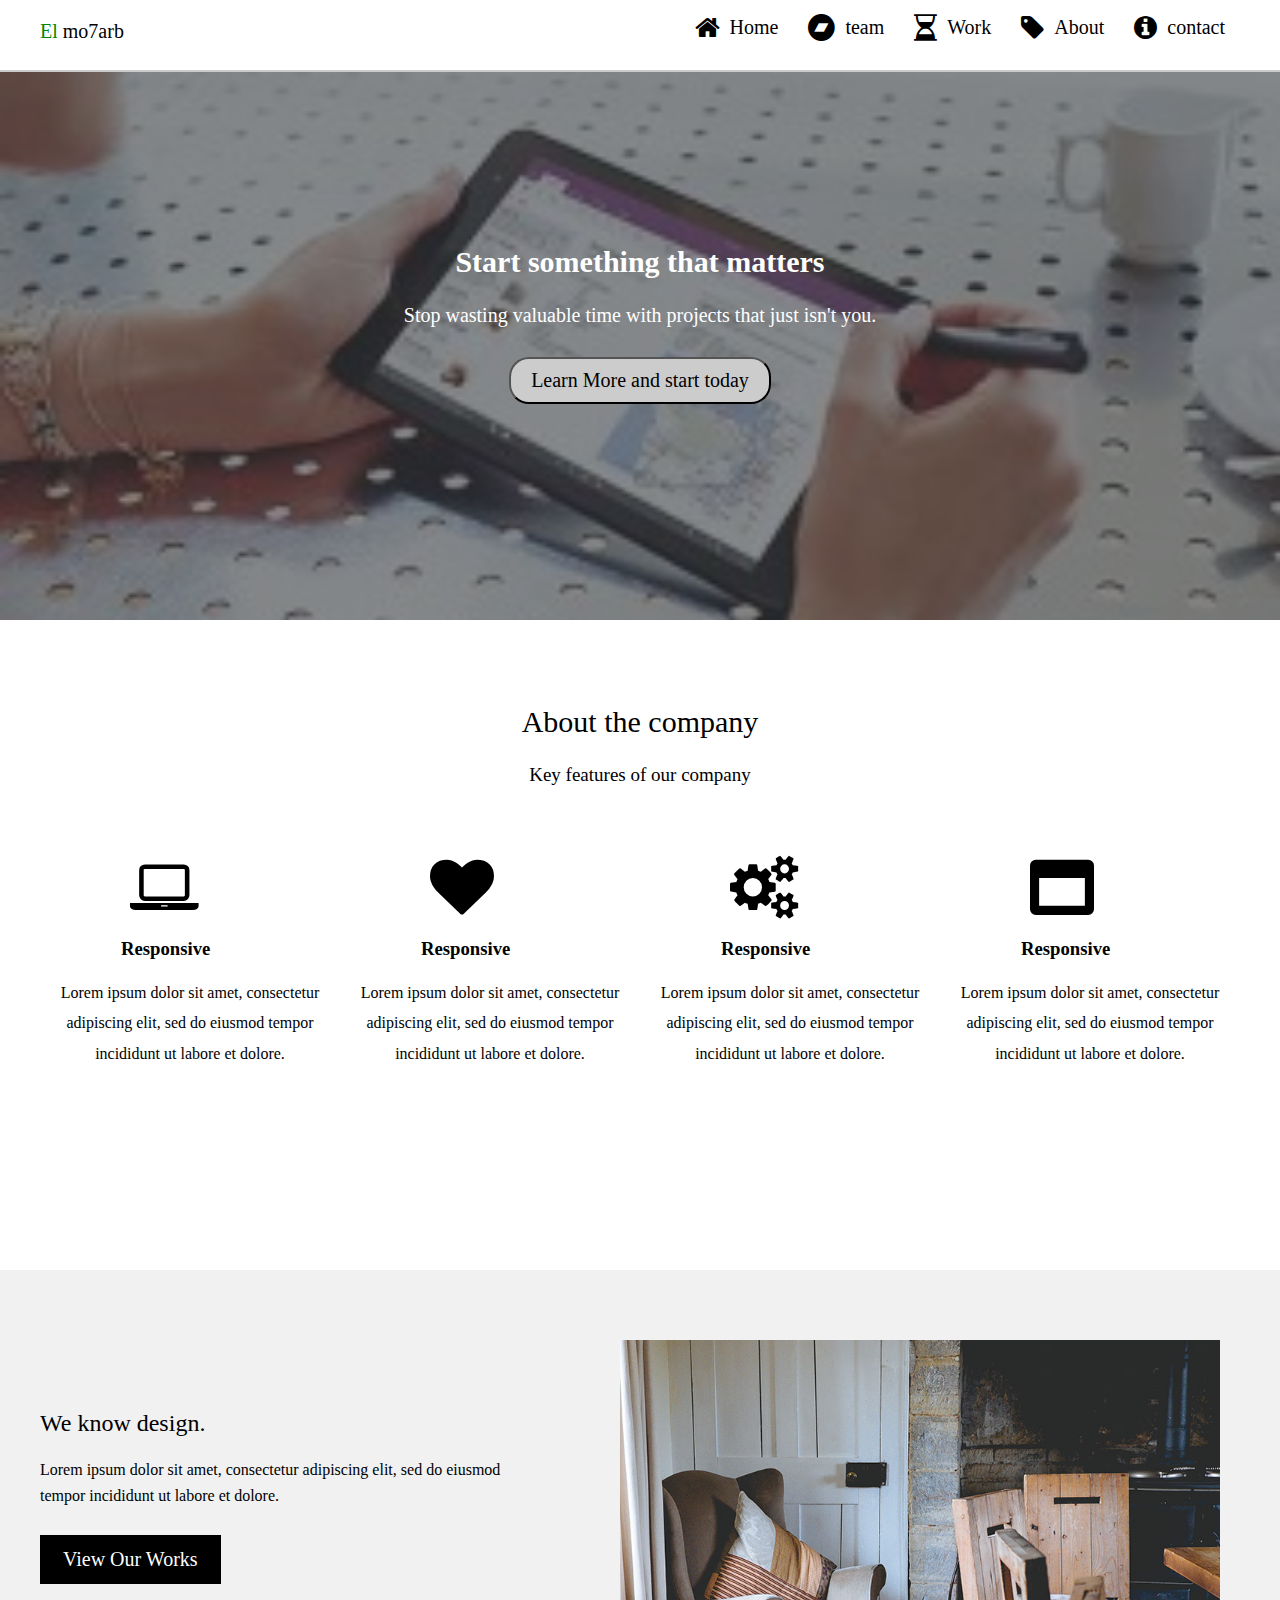
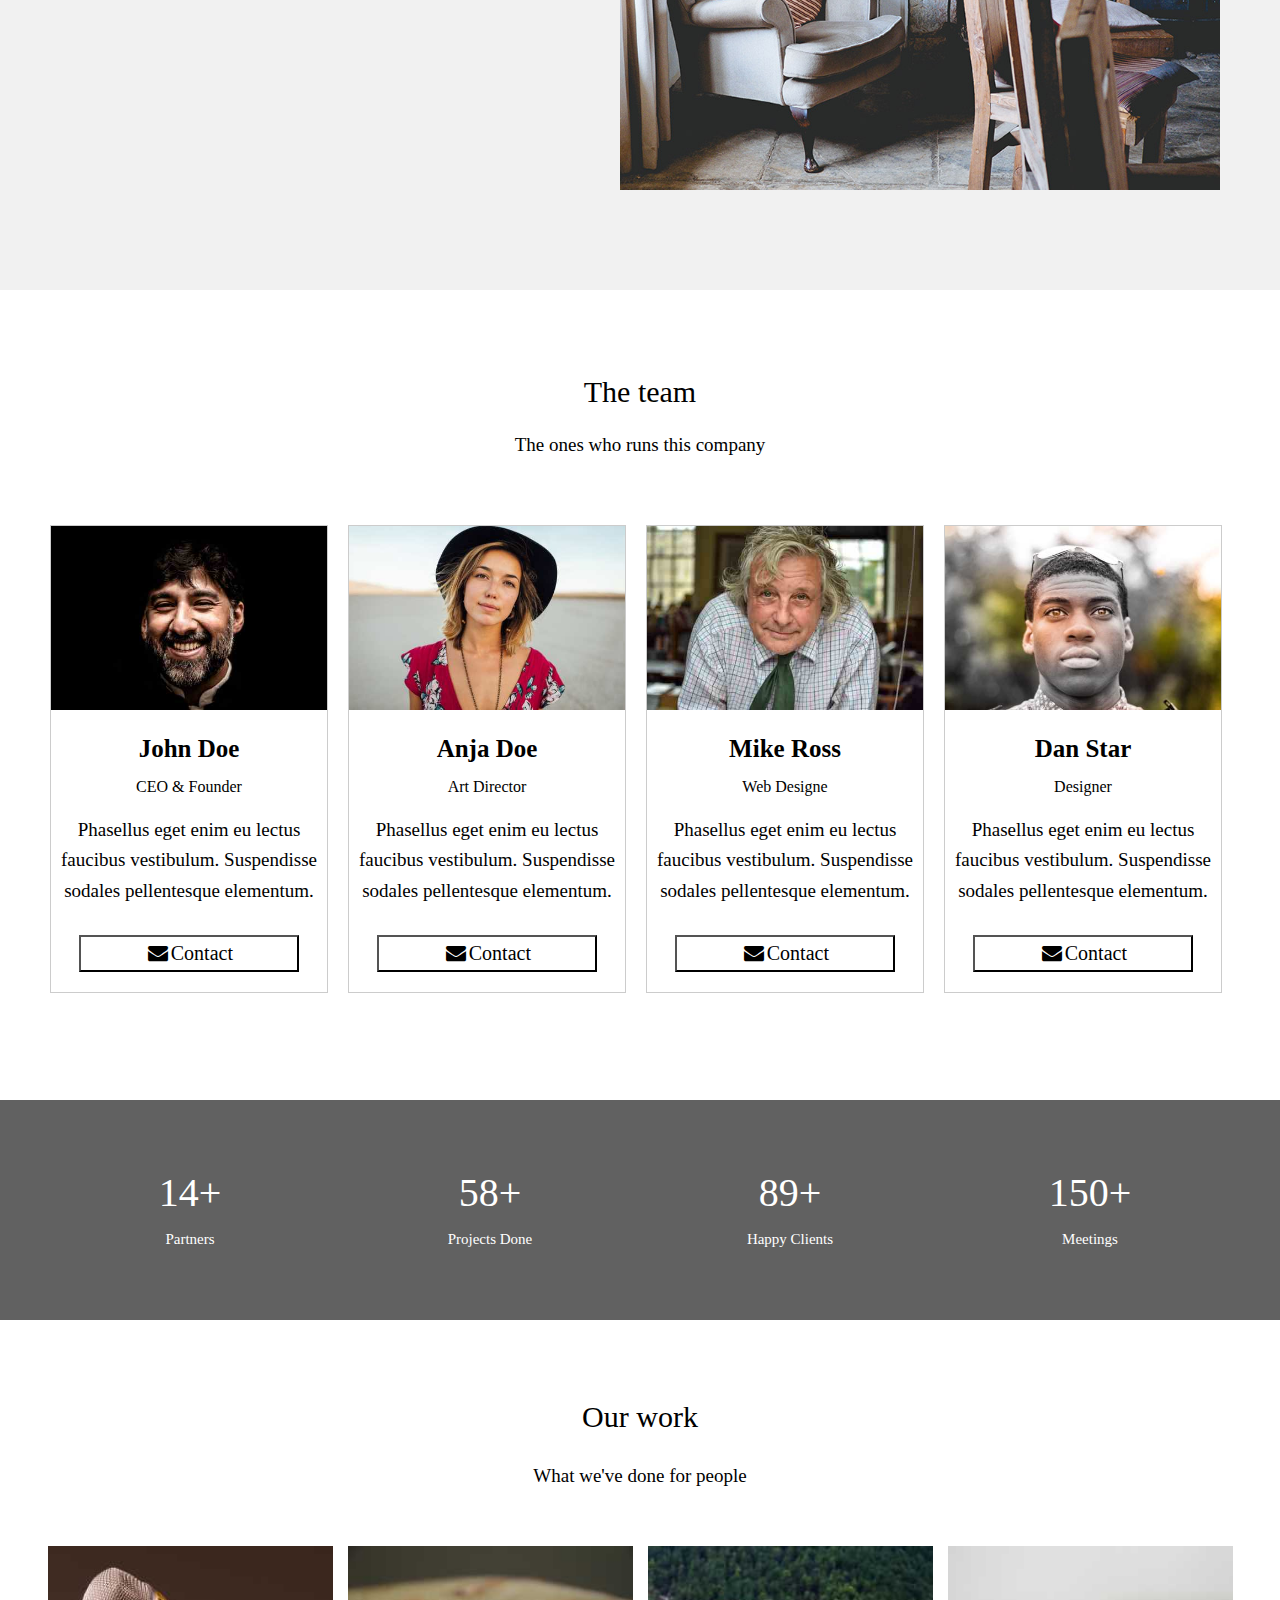
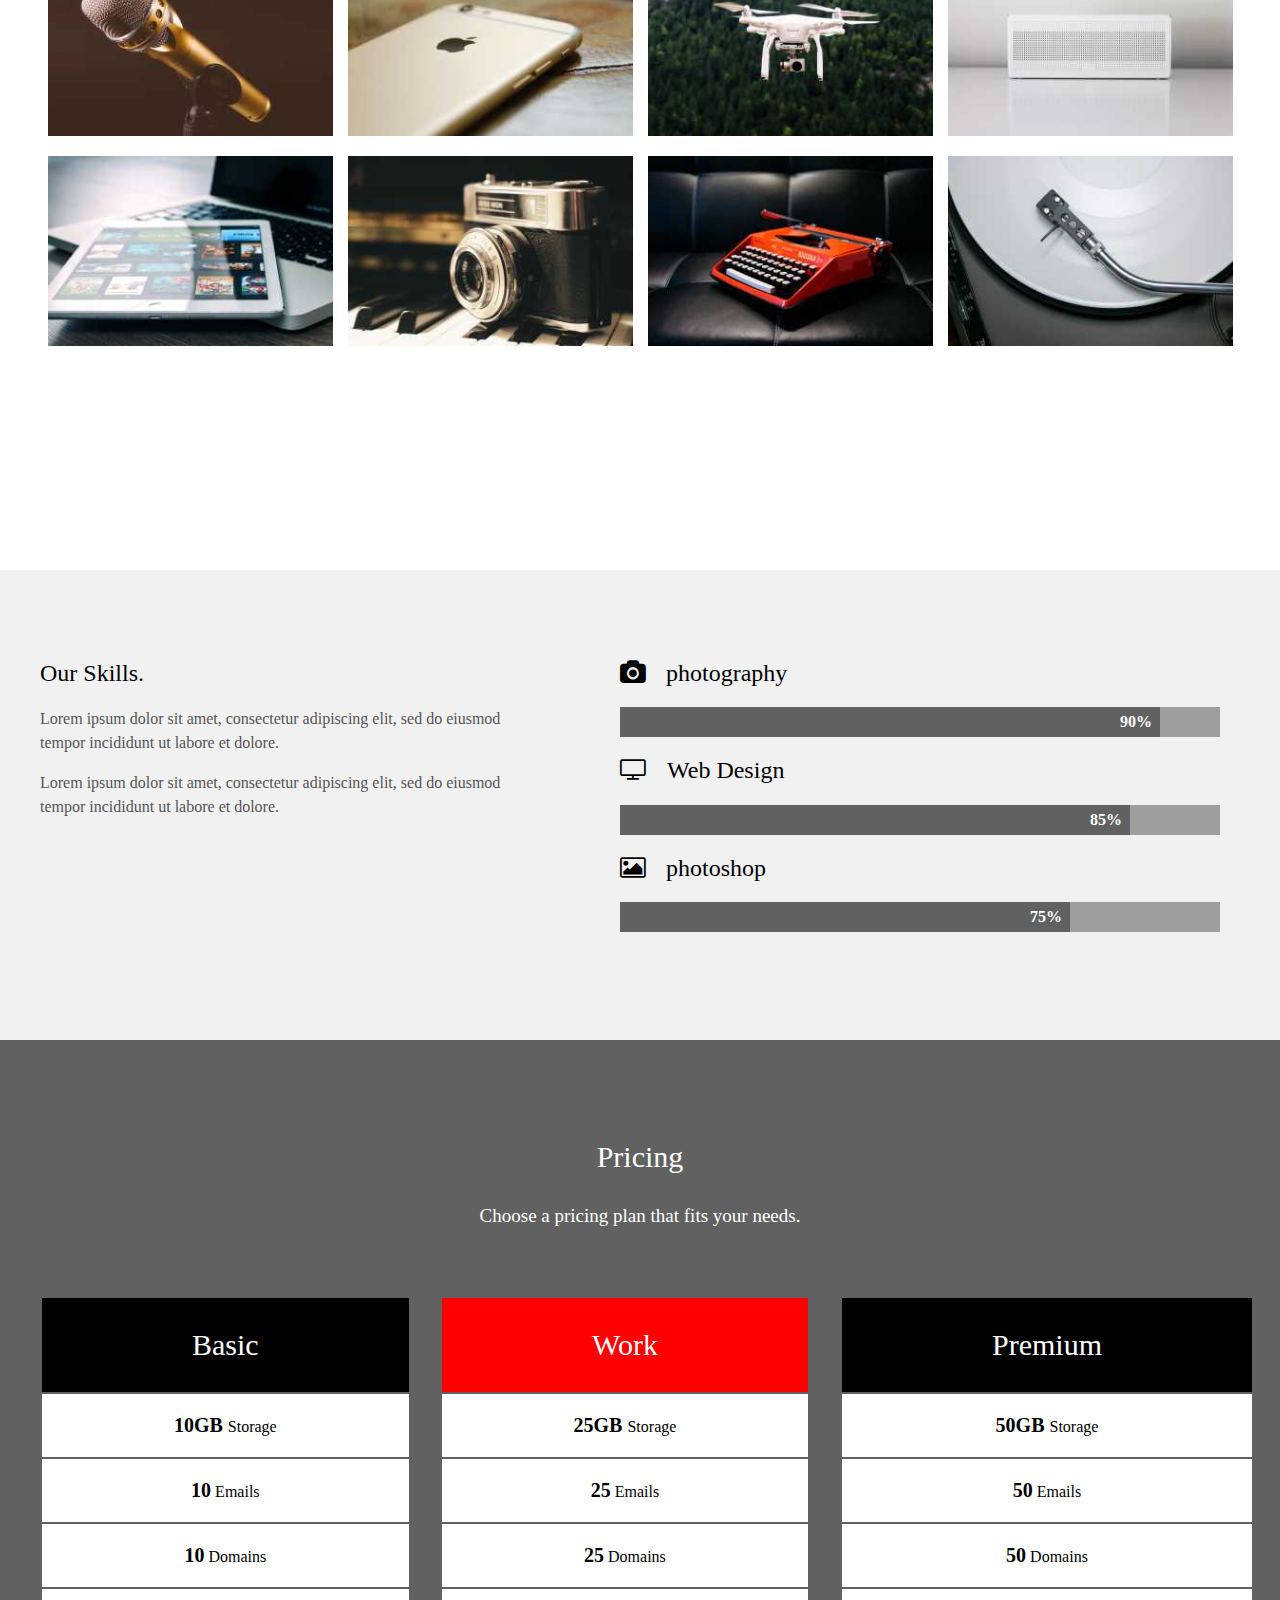
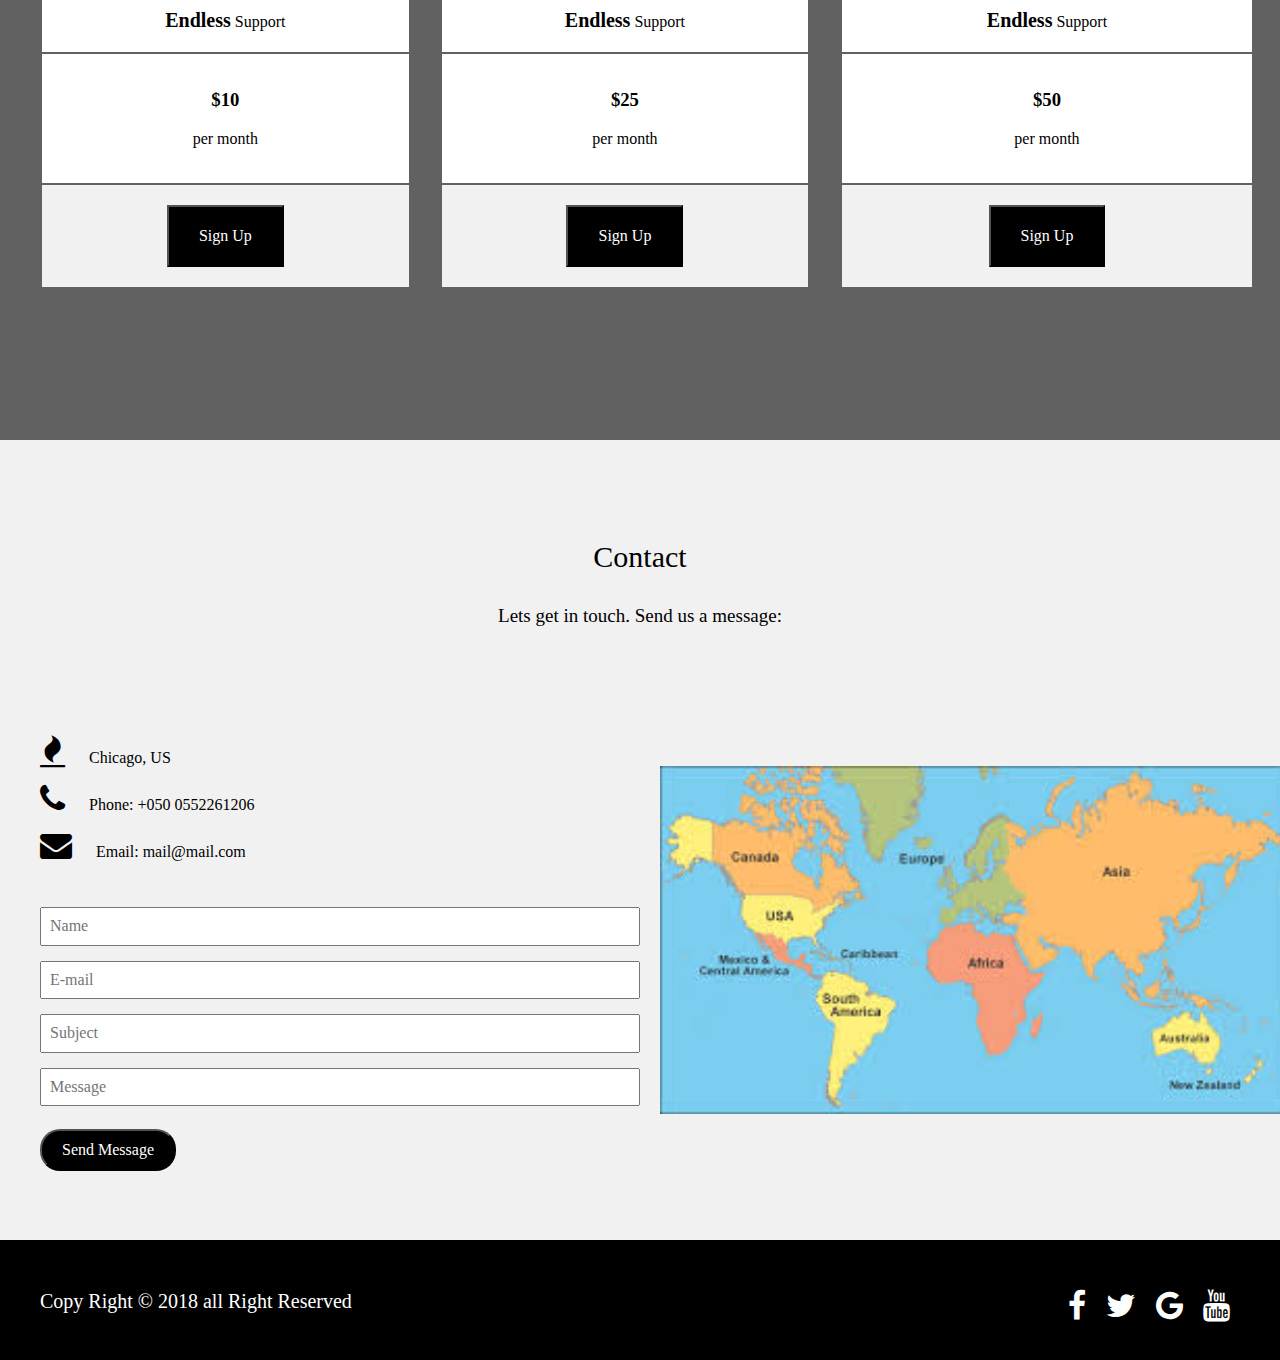
==== commit e06f550c: "Add files via upload" ====
--- a/project.html
+++ b/project.html
@@ -1,292 +1,349 @@
-<!DOCTYPE html>
+<! DOCTYPE html >
 
 <html>
 <head>
     <meta charset="UTF-8">
-    <title> Template </title>
-         <link rel = "stylesheet" href ="css/font-awesome.min.css">
-      <link rel= "stylesheet" href="css/normalize.css">
-    <link rel = "stylesheet" href ="css/style.css">
+    <title>Template</title>
+    <link rel="stylesheet" href="css/normalize.css">
+      <link rel="stylesheet" href="css/style.css"> 
+         <link rel="stylesheet" href="css/font-awesome.min.css"> 
     </head>
     
     <body>
-    <div id ="help" class="navbar" >
-        <div class="container">
-        <div class="logo">
-          <P> <span>El</span> Mo7arb </P> 
+    <div class="header">
+        <div class="container">
+            <div class="logo">
+         <p><span>El</span> mo7arb</p>            
             </div>
             <div class="nav">
             <ul>
-                  <li class="active"><a href="#"  data-value ="help">Home</a> </li>
-                  <li><a  href="#" data-value ="ser">Services</a>  </li>
-                  <li><a href="#" data-value ="test">Team</a> </li>
-                  <li><a href="#" data-value ="port"> Projectes</a></li>
-                  <li><a href="#" data-value ="mes">Footer</a> </li>
+                   <li><a href="#"><i class= "fa fa-home fa-lg"></i>Home</a></li>
+                   <li><a href="#"><i class= "fa fa-bandcamp fa-lg"></i>team</a></li>
+                   <li><a href="#"><i class= "fa fa-hourglass-half fa-lg"></i>Work</a></li>
+                   <li><a href="#"><i class= "fa fa-tag  fa-lg"></i>About</a></li>
+                   <li><a href="#"><i class= "fa fa-info-circle fa-lg"></i>contact</a></li>
                 </ul>
             </div>
-            
-            <div class="heading">
-           
-                <p> Welcome To <span>Classic</span> </p>
-                
-        </div>
-        </div>
-        </div>
-        
-        <div class="header">
-        <div class="lay">
-        
-            </div>
-        </div>
-        
-            <div class="clear"></div>
-           <div id ="ser" class="services">
-        <div class="container">
-        <h2 class="special-heading"> Our services</h2>
-            
-            <div class="item">
-              <i class="fa fa-laptop fa-4x fa-fw"></i>
-                <div class="info">
-                <h3>Responsive</h3>
-                <p>Include image captions. Captions are derived from the image's title attributeInclude image captions. Captions are derived from the image's title attribute</p>
-                </div>
-            </div>
-            
-            <div class="item">
-              <i class="fa fa-clone fa-4x fa-fw"></i>
-                <div class="info">
-                <h3>Cloud services</h3>
-                <p>Include image captions. Captions are derived from the image's title attributeInclude image captions. Captions are derived from the image's title attribute</p>
-                </div>
-            </div>
-            
-            
-            <div class="item">
-              <i class="fa fa-star-o fa-4x fa-fw"></i>
-                <div class="info">
-                <h3>Frech  & Right ideas </h3>
-                <p>Include image captions. Captions are derived from the image's title attributeInclude image captions. Captions are derived from the image's title attribute</p>
-                </div>
-            </div>
-            
-            
-            <div class="item">
-              <i class="fa fa-map-o fa-4x fa-fw"></i>
-                <div class="info">
-                <h3>Attachments</h3>
-                <p>Include image captions. Captions are derived from the image's title attributeInclude image captions. Captions are derived from the image's title attribute</p>
-                </div>
-            </div>
-            
-            
-            <div class="item">
-              <i class="fa fa-envelope-o fa-4x fa-fw"></i>
-                <div class="info">
-                <h3>Support Video</h3>
-                <p>Include image captions. Captions are derived from the image's title attributeInclude image captions. Captions are derived from the image's title attribute</p>
-                </div>
-            </div>
-            
-            
-            <div class="item">
-              <i class="fa fa-heart-o fa-4x fa-fw"></i>
-                <div class="info">
-                <h3>Lovely Design</h3>
-                <p>Include image captions. Captions are derived from the image's title attributeInclude image captions. Captions are derived from the image's title attribute</p>
-                </div>
-            </div>
-            
-            <div class="clear"></div>
-       </div> 
-        </div>
-        
-        <div class="container">
-        <hr class="border">
-        </div>
-        
-        <div id ="test" class="team">
+        </div>
+        </div>
+        
+        <div class="slider">
+         <div class="over">
             <div class="container">
-                <div class="box">
-            <h2 class="special-heading">Our team</h2>
-            <p>Include image captions. Captions are derived from the image's title attributeInclude image captions. Captions are derived from the image's title attributInclude image captions image's title attributInclude image captions..   </p>
-            </div>
-                
-                <div class="box">
-                <div class="overlay">
-                    El Mo7arb
-                    </div>
-                <img src="image/that-web-kingnt.gif" alt =" photo">
-                </div>
-                
-                <div class="box">
-                    <div class="overlay">
-                           Ahmed
-                    </div>
-                <img src="image/images%20(3).jpg" alt =" photo">
-                </div>
-                
-                <div class="box">
-                    <div class="overlay">
-                     Gamal 
-                    </div>
-                <img src="image/images%20(4).jpg" alt =" photo">
-                </div>
-                
-                <div class="box">
-                    <div class="overlay">
-                    al araby
-                    </div>
-                <img src="image/images.png" alt =" photo">
-                </div>
-            </div>
-        </div>
-        <div class="clear"></div>
-        
-        <div  class="testiem">
-           <div class="layout">
+             <div class="slide">
+                <h2>Start something that matters</h2>
+                 <p>Stop wasting valuable time with projects that just isn't you.</p>
+                 <button>Learn More and start today</button>
+                </div>
+             </div>
+            </div>
+        </div>
+        
+        <div class="about-us">
+        <div class="container">
+            <div class="about">
+            <h2>About the company</h2>
+           <p>Key features of our company</p>
+            </div>
+            <div class="lorem">
+      
+            <div class="box">
+            <i class="fa fa-laptop fa-4x"></i>
+            <h3>Responsive</h3>
+            <p>Lorem ipsum dolor sit amet, consectetur adipiscing elit, sed do eiusmod tempor incididunt ut labore et dolore.</p>    
+            </div>
+                
+                  <div class="box">
+            <i class="fa fa-heart fa-4x"></i>
+            <h3>Responsive</h3>
+            <p>Lorem ipsum dolor sit amet, consectetur adipiscing elit, sed do eiusmod tempor incididunt ut labore et dolore.</p>    
+            </div>
+                
+             <div class="box">
+            <i class="fa fa-cogs fa-4x"></i>
+            <h3>Responsive</h3>
+            <p>Lorem ipsum dolor sit amet, consectetur adipiscing elit, sed do eiusmod tempor incididunt ut labore et dolore.</p>    
+            </div>
+                
+                  <div class="box">
+            <i class="fa fa-window-maximize fa-4x"></i>
+            <h3>Responsive</h3>
+            <p>Lorem ipsum dolor sit amet, consectetur adipiscing elit, sed do eiusmod tempor incididunt ut labore et dolore.</p>    
+            </div>          
+                </div>
+            </div>
+        </div>
+        
+        <div class="design">
+        <div class="container">
+            <div class="work">
+            <h2>We know design.</h2>
+            <p>Lorem ipsum dolor sit amet, consectetur adipiscing elit, sed do eiusmod tempor incididunt ut labore et dolore.</p>
+            <button>View Our Works</button>
+            </div>
+            
+            <div class="images">
+            <img src="image/coffee1.jpg">
+            </div>
+            </div>
+        </div>
+        
+        <div class="our-team">
+        <div class="container">
+           <h2> The team</h2>
+            <p>The ones who runs this company</p>
+             <div class="team">
+      
+            <div class="boxes">
+           <img src="image/team2.jpg">
+            <h3>John Doe</h3>
+            <span>CEO & Founder</span>
+            <p>Phasellus eget enim eu lectus faucibus vestibulum. Suspendisse sodales pellentesque elementum.</p>
+             <button><i class="fa fa-envelope fa-fw"></i>Contact</button>
+                 </div>
+                
+              
+            <div class="boxes">
+           <img src="image/team1.jpg">
+            <h3>Anja Doe</h3>
+            <span>Art Director</span>
+            <p>Phasellus eget enim eu lectus faucibus vestibulum. Suspendisse sodales pellentesque elementum.</p>
+           <button><i class="fa fa-envelope fa-fw"></i>Contact</button>
+                 </div>
+          
+            <div class="boxes">
+           <img src="image/team3.jpg">
+            <h3>Mike Ross</h3>
+            <span>Web Designe</span>
+            <p>Phasellus eget enim eu lectus faucibus vestibulum. Suspendisse sodales pellentesque elementum.</p>
+          <button><i class="fa fa-envelope fa-fw"></i>Contact</button>
+                 </div>
+                
+            <div class="boxes">
+           <img src="image/team4.jpg">
+            <h3>Dan Star</h3>
+            <span>Designer</span>
+            <p>Phasellus eget enim eu lectus faucibus vestibulum. Suspendisse sodales pellentesque elementum.</p>
+             <button><i class="fa fa-envelope fa-fw"></i>Contact</button>
+                 </div>
+            </div>
+        </div>
+        </div>
+            <div class="number">
             <div class="container">
-             <h2> What Our Clients sat ?</h2>
-             <div class="slider">
-                 <div class="active">
-                <q>Include image captions. Captions are derived from the image's title attributeInclude image captions. Captions are derived from the image's title attributInclude image captions image's title attributInclude image captions..</q>
-             <p> <span> EL Mo7arb </span>Ahmed </p>
-                 </div>
-                 
-                  <div>
-                <q>Include image captions. Captions are derived from the image's title attributeInclude image captions. Captions are derived from the image's title attributInclude image captions..</q>
-             <p> <span> EL Mo7arb </span>Gamal </p>
-                 </div>
-                 
-                  <div>
-                <q>Include image captions. Captions are derived from the image's title attributeInclude image captions..</q>
-             <p> <span> EL Mo7arb </span>Mohamed </p>
-                 </div>
-                 
-                  <div>
-                <q>Include image captions. Captions are derived from the image's title attributeInclude image captions. Captions are derived from the image's title attributInclude image captions....</q>
-             <p> <span> EL Mo7arb </span>Al araby </p>
-                 </div>
-                </div>
-            </div>
-               </div>
-        </div>
-        
-        <div id ="port" class="project">
-        <div class="container">
-            <h2 class="special-heading"> Projectes </h2>
-            
-            <ul class="select">
-                <li class="active filter" data-filter= "all" >All</li>
-               <li class="filter" data-filter= ".mobile">Mobile</li>
-               <li class="filter" data-filter= ".coffee">Coffee</li>
-                <li class="filter" data-filter= ".video">video</li>
-            </ul>
-            
-            <div id = "Container" class="gllar">
-             <div class="row"> 
-                 
-                 
-                 <div class="mix mobile"> 
-                  <div class="over">View More</div>
-                     <span class="heart"><i class="fa fa-heart"></i>14</span>
-                    <img src="image/download%20(2).jpg" alt ="photo">
-                  </div>
-                 
-                 
-                 <div class="mix coffee">
-                       <div class="over">View More</div>
-                       <span class="heart"><i class="fa fa-heart"></i>15</span>
-                  <img src="image/images%20(12).jpg" alt ="photo">
-                      </div>
-                 
-                 
-                 <div class="mix video">
-                       <div class="over ">View More</div>
-                       <span class="heart"><i class="fa fa-heart"></i>16</span>
-                 <img src="image/images%20(7).jpg" alt ="photo">
-                 </div>
-                  
-                </div>
-                
-                 <div class="row">
-                      
-                     <div class="mix video ">
-                          <div class="over">View More</div>
-                           <span class="heart"><i class="fa fa-heart"></i>20</span>
-                    <img src="image/images%20(8).jpg" alt ="photo">
-                         </div>
-                     
-                     <div class="mix mobile">
-                          <div class="over ">View More</div>
-                           <span class="heart"><i class="fa fa-heart"></i>22</span>
-                  <img src="image/images%20(10).jpg" alt ="photo">
-                         </div>
-                     
-                     <div class="mix coffee">
-                          <div class="over">View More</div>
-                           <span class="heart"><i class="fa fa-heart"></i>30</span>
-                  <img src="image/images%20(9).jpg" alt ="photo">
-                         </div>
-                </div>
-            </div>
-            </div>
-        </div>
-        
-        
-        <div id ="mes" class="footer">
-        <div class="container">
-         <div class="col">
-            <h2> About Classic</h2>
-             <p>Include image captions. Captions are derived from the image's title attributeInclude image captions Include image captions. Captions. </p>
-             <i class="fa fa-facebook fa-lg "></i>
-               <i class="fa fa-google-plus fa-lg  "></i>
-               <i class="fa fa-twitter fa-lg "></i>
-            </div>
-            
-             <div class=" col tags">
-             <h2>Tags</h2>
-             <span>html</span>
-             <span>Css</span>
-             <span>Photoshop</span>  
-             <span>Responsive</span>  
-             <span>Art</span>
-            </div>
-            
-             <div class="col recent">
-              <h2> Recent Posts</h2>
-                <div> 
-                 <img src="image/client3-80x60.jpg">
-                 <h4>How to get Ride</h4>
-                <span>june 2014</span>
-                 </div>
-                 
-                  <div> 
-                 <img src="image/w768xh576_GettyImages-959329798-80x60.jpg">
-                 <h4> Why iam Running</h4>
-                <span>june 2017</span>
-                 </div>
-                 
-                  <div> 
-                 <img src="image/image-result-for-fawad-khan-pics-80x60.jpeg">
-                 <h4>Casella waste </h4>
-                <span>june 2018</span>
-                 </div>
-            </div>
-            
-             <div class="col blg">
-             <h2> Blog Categories</h2>
-            <ul>
-                 <li>Agency</li>
-                <li>Business</li>
-                <li> Multi Purpose</li>
-                <li> Audio</li>
-                 </u>
-            </div>
-            <div class="clear"></div>
-            <div class="copy"> CopyRight &copy; 2018 all Right Reserved </div>
-            </div>
-        </div>
-        <script src="js/jquery-3.3.1.min.js"></script>
-        <script src ="js/custom.js"></script>  
+                <div class="num">
+               <span>14+</span>
+                 <p>Partners</p>
+                </div>
+                
+                <div class="num">
+                <span>58+</span>
+                 <p>Projects Done</p>
+                </div>
+                
+                <div class="num">
+                <span>89+</span>  
+                 <p>Happy Clients</p>
+                </div>
+                
+                <div class="num">
+                <span>150+</span>  
+                 <p>Meetings</p>
+                </div>
+                </div>
+            </div>
+        
+        <div class="our-work">
+        <div class="container">
+            <h3>Our work</h3>
+            <p>What we've done for people</p>
+              
+             <div class="working">  <img src="image/tech_mic.jpg" alt="photo"></div> 
+              <div class="working"> <img src="image/tech_phone.jpg" alt="photo"></div>  
+              <div class="working"> <img src="image/tech_drone.jpg" alt="photo"></div>     
+              <div class="working"> <img src="image/tech_sound.jpg" alt="photo"></div>  
+             <div class="working"> <img src="image/tech_tablet.jpg" alt="photo"></div> 
+            <div class="working"> <img src="image/tech_camera.jpg" alt="photo"></div>   
+              <div class="working"> <img src="image/tech_typewriter.jpg" alt="photo"></div> 
+            <div class="working"> <img src="image/tech_tableturner.jpg" alt="photo"></di>
+            </div>
+        </div>
+        </div>
+        <div class="our-skills">
+        <div class="container">
+            <div class="skills">
+            <h2>Our Skills.</h2>
+            <p>Lorem ipsum dolor sit amet, consectetur adipiscing elit, sed do eiusmod
+tempor incididunt ut labore et dolore.</p>
+                
+                <p>Lorem ipsum dolor sit amet, consectetur adipiscing elit, sed do eiusmod
+tempor incididunt ut labore et dolore.</p>
+            </div>
+            
+            <div class="photo">
+            <div class="main">
+              <h2><i class="fa fa-camera"></i>photography</h2>
+             <div><span style="width:90%">90%  &nbsp;</span></div>
+             </div>
+                
+                <div class="main">
+              <h2><i class="fa fa-tv"></i>Web Design</h2>
+             <div><span style="width:85%"> 85%  &nbsp;</span></div>
+             </div>
+                
+                <div class="main">
+              <h2><i class="fa fa-image"></i>photoshop</h2>
+             <div><span style="width:75%">75%  &nbsp;</span></div>
+             </div>
+            </div>
+            </div>
+        </div>
+    
+    <div class="pricing">
+    <div class="container">
+        <h2>Pricing</h2>
+        <p>Choose a pricing plan that fits your needs.</p>
+        
+        <div class="pric">
+        <table>
+            <thead>
+           <tr>
+            <td>Basic</td>  
+            </tr>
+            </thead>
+            <tr>
+            <td><span>10GB </span>Storage</td>
+            </tr>
+            
+            <tr>
+            <td> <span>10</span> Emails</td>
+            </tr>
+            
+            <tr>
+            <td> <span>10</span> Domains</td>
+            </tr>
+            
+            <tr>
+            <td><span>Endless</span> Support</td>
+            </tr>
+            <tr class="body">
+            <td> <h3>$10</h3>per month</td>
+            </tr>
+            
+            <tfoot>
+            <tr>
+            <td><button class="but">Sign Up</button></td>
+            </tr>
+            </tfoot>
+            </table>
+        </div>
+        
+         <div class="pric">
+        <table>
+            <thead>
+           <tr>
+            <td>Work</td>  
+            </tr>
+            </thead>
+            <tr>
+            <td><span>25GB </span> Storage</td>
+            </tr>
+            
+            <tr>
+            <td> <span>25</span> Emails</td>
+            </tr>
+            
+            <tr>
+            <td> <span>25</span> Domains</td>
+            </tr>
+            
+            <tr>
+            <td><span>Endless</span> Support</td>
+            </tr>
+            <tr class="body">
+            <td> <h3>$25</h3>per month</td>
+            </tr>
+            
+            <tfoot>
+            <tr>
+            <td><button class="but">Sign Up</button></td>
+            </tr>
+            </tfoot>
+            </table>
+        </div>
+        
+         <div class="pric">
+        <table>
+            <thead>
+           <tr>
+            <td>Premium</td>  
+            </tr>
+            </thead>
+            <tr>
+            <td><span>50GB </span>Storage</td>
+            </tr>
+            
+            <tr>
+            <td> <span>50</span> Emails</td>
+            </tr>
+            
+            <tr>
+            <td> <span>50</span> Domains</td>
+            </tr>
+            
+            <tr>
+            <td><span>Endless</span> Support</td>
+            </tr>
+            <tr class="body">
+            <td> <h3>$50</h3>per month</td>
+            </tr>
+            
+            <tfoot>
+            <tr>
+            <td><button class="but">Sign Up</button></td>
+            </tr>
+            </tfoot>
+            </table>
+        </div>
+        </div>
+    </div>
+    
+    <div class="contact">
+    <div class="container">
+        <h3>Contact</h3>
+        <p>Lets get in touch. Send us a message:</p>
+        
+        <div class="phone">
+        <span> <i class="fa fa-fire fa-2x"></i>  Chicago, US</span>
+        <span><i class="fa fa-phone fa-2x"></i>  Phone: +050 0552261206 </span>
+         <span>  <i class="fa fa-envelope fa-2x"></i>  Email: mail@mail.com</span>
+        <form>
+        <input type="text" name="name" placeholder="Name">
+         <input type="text" name="email" placeholder="E-mail">
+             <input type="text" name="subject" placeholder="Subject">
+             <input type="text" name="Message" placeholder="Message">
+            <button>Send Message</button>
+        </form>
+        </div>
+        
+        <div class="map">
+        <img src="image/images.jpg">
+        </div>
+        </div>
+    </div>
+    
+    <div class="footer">
+        <div class="container">
+        <div class="copy">
+    <p>  Copy Right &copy;  2018 all Right Reserved </p>
+            </div>
+        <div class="icones">
+             <i class="fa fa-youtube fa-2x"></i>
+              <i class="fa fa-google fa-2x"></i>
+              <i class="fa fa-twitter fa-2x"></i>
+            <i class="fa fa-facebook fa-2x"></i>     
+            </div>
+            </div>
+    </div>
     </body>
 </html>--- a/css/style.css
+++ b/css/style.css
@@ -1,216 +1,185 @@
-* {box-sizing: border-box;}
-
-.clear {clear: both;}
+/* https://www.w3schools.com/w3css/tryw3css_templates_startup.htm */
 
 body {margin: 0;}
 
-.container { width: 1170px; margin: auto; }
+.container {width:1200px; margin: auto;}
 
-.navbar {height: 0; position: relative; z-index: 3; }
+.header { width: 100%; background-color: #FFF; height: 70px; position: fixed; top: 0; left: 0; border-bottom:  2px solid #CCC;}
 
-.navbar .logo {float: left; width:40%; padding-top: 20px; color: #FFF;}
+.header .logo {float: left; }
 
-.navbar .logo p {font-size: 20px; font-weight: bold;}
+.header .logo p {font-size: 20px;} 
 
-.navbar .logo p span {color: #080;}
+.header .logo span {color:#080;}
 
-.navbar .nav {float: left; width:55%; color: #FFF;}
+.header .nav {float: right;}
 
-.navbar .nav ul {float: right; list-style-type: none;}
+.header .nav ul  {float: left; list-style-type: none;}
 
-.navbar .nav ul li { float: left; padding-top: 20px;  margin: 0 20px;}
+.header .nav ul li {float: left; margin: 0 15px;}
 
-.navbar .nav ul li a {text-decoration: none;  color: #FFF;  border-bottom: 1px solid transparent; }
+.header .nav ul li i {margin-right: 10px;}
 
-.navbar .nav ul li a:hover, .navbar .nav ul li.active a { color: #1abc9c; border-bottom: 2px solid #1abc9c; }
+.header .nav ul li a {text-decoration: none; font-size: 20px; color: black;}
 
-.heading {line-height: 400px; color: #FFF; float: left}
+.slider {width:100% ;height:600px; background-image: url('../image/REGxSz.jpg'); background-size: cover;}
 
-.heading p {margin-top: 0 ; font-size: 140px; margin-left: 0 }
+.over { background-color: rgba(49, 55, 61, .5); width: 100%; height: 600px;  }
 
-.heading p span {color:#1abc9c;}
+.slider .slide {padding-top: 200px; margin: 20px; auto; text-align: center; color:#FFF; }
 
-.header { background-image: url('../image/design.jpg'); background-size: cover; position: relative; }
+.slider .slide h2 {font-size: 30px;}
 
-.header .lay {background-color: rgba(0,0,0,.5); position: absolute; top: 0; left: 0; bottom: 0; right: 0; z-index: 1;}
+.slider .slide p {font-size: 20px;}
 
-.services { padding-top: 20px; padding-bottom: 0px;}
+.slider .slide button { padding: 10px 20px;  margin-top: 10px; font-size: 20px; background-color: #CCC; cursor: pointer; border-radius: 20px;}
 
-.services {margin: 0; padding: 40px 20px ;}
+.slider .slide button:hover { background-color: #888; border: 1px solid #888;}
 
-.services h2 {margin: 0 0 50px;  font-weight: normal;  }
+.about-us {width: 100%; height:650px;}
 
-.special-heading {
-    
-    position: relative; 
-    
-}
+.about-us .about {padding-top: 60px; margin: auto; text-align: center;}
 
-.special-heading:after {
-    
-    content: ""; 
-    display: block;
-    top: 40px;
-    position: absolute;
-    border-bottom: 2px solid #333;
-    width:40px;
-}
+.about-us .about h2 {font-size: 30px; font-weight: normal;}
 
-.services .item  {float: left; width: 33.333333%; padding-top: 40px; margin-bottom: 25px;  }
+.about-us .about p {font-size: 19px;}
 
-.services .item i {color:#1abc9c; float: left; width: 20%; margin-right: 5%; margin-top: 10%; margin-left: 5%;}
+.about-us  .lorem {padding-top: 50px;}
 
-.services .item .info { float: left; width: 70%; } 
+.about-us  .lorem .box {float: left; width:25%;}
 
-.services .item h3 { margin-bottom: 10px; }
+.about-us  .lorem .box i {margin-left: 30%;}
 
-.services .item p {line-height: 1.6; color: #555; margin-top: 0;}   
+.about-us  .lorem .box h3 {margin-left: 27%;}
 
-.border {color:#333;}
+.about-us  .lorem .box p {line-height: 1.9; font-size: 16px; font-weight: normal; text-align: center}
 
-.team { padding: 50px 20px ;}
+.design {width: 100%; height: 550px; background: #F1F1F1;  padding-top: 70px; }
 
-.team h2 { font-weight: normal;}
+.design .work {float: left; width:40%; padding-top: 50px;}
 
-.team .box {float: left;}
+.design .work h2 { font-weight: normal; }
 
-.team .box:first-child{ 
-   width:35%;
-}
+.design .work button { padding: 10px 20px;  margin-top: 10px; font-size: 20px; background-color: black; cursor: pointer; color: #FFF; border: 3px solid black}
 
-.team .box:not(:first-child){
-    
-    width: 14.25%;
-    margin-left: 2%;
-    position: relative;
-   
- 
-} 
+.design .work button:hover { background-color: #CCC; border: 3px solid #CCC; color: black}
 
-.team .box:not(:first-child) img {width: 100%; }
+.design .work p {font-size: 16px; line-height: 1.6}
 
-.team .box p {padding-top: 10px; line-height: 1.7; color:#555; font-size: 15px;}
+.design .images {float: left; width: 50%; }
 
-.team .box:not(:first-child) .overlay {
-    
-    position: absolute;
-    top: 0; 
-    left: 0; 
-    bottom: 0;
-    right: 0; 
-    background-color: rgba(26, 188, 156, .9);
-    width: 100%;
-    height:100 %;
-    line-height: 180px;
-    font-size: 20px; 
-    font-weight: bold;
-    display: none;
-    text-align: center;
-    color:#FFF;
-   
-}
+.design .images  img { width:100%; margin-left: 100px; }
 
+.our-team {width:100% ; height:750px; text-align: center; padding-top: 60px;}
 
-.team .box:not(:first-child):hover .overlay {
-    
-    display: block; 
-    
-}
+.our-team h2 {font-size: 30px; font-weight: normal;}
 
+.our-team p {font-size: 19px;}
 
-.testiem {background-image: url('../images%20(5).jpg'); background-size: cover; width: 100%; height:350px; margin-top: 50px; position: relative; text-align: center; padding: 40px 0; }
+.our-team .team  .boxes{float: left; width:23%; border: 1px solid #CCC; padding-bottom: 20px; margin: 10px;}
 
-.testiem .layout {background-color: rgba(0, 0, 0, .7); position: absolute; top: 0; left: 0; bottom: 0; right: 0; width: 100% ; height: 100%; color: #FFF;}
+.team {padding-top: 40px;}
 
-.testiem h2 { font-size: 40px;}
+.our-team .team  .boxes img {width:100%;}
 
-.testiem q { font-size: 25px; line-height: 1.9; padding-top: 30px; }
+.our-team .team  .boxes h3 {margin-bottom: 14; font-size: 25px;}
 
-.testiem p {font-size: 40px; padding-top: 35px;}
+.our-team .team  .boxes p {line-height: 1.6}
 
-.testiem p span {color:#080; }
+.our-team .team  .boxes button {  padding: 5px 20px;  margin-top: 10px; font-size: 20px; background-color: transparent; cursor: pointer; width:80%; }
 
-.testiem .slider > div {
-    
-    display: none;
-}
+.team .boxes button:hover { background-color: #CCC; }
 
-.testiem .slider > div.active { 
- 
-    display: block;
-    
-}
+.number {width:100%; height: 150px; background-color: #616161; text-align: center; padding-top: 70px; color: #FFF;}
 
-.project { padding: 40px; height: 700px; overflow: hidden;}
+.number .num {width:25%; float: left; }
 
-.project ul {float: left; list-style-type: none;}
+.number .num span { font-size: 40px;}
 
-.project ul li {float: left; padding: 10px 20px ; border: 2px solid #D4CCCC; margin: 10px; cursor: pointer; margin-top: 20px; border-radius: 15px;}
+.number .num p { font-size: 15px;}
 
-.project ul li.active,.project ul li:hover { background-color: #1abc9c; color: #FFF;  border: 2px solid #1abc9c; }
+.our-work {width:100%; height: 800px; text-align: center; padding-top: 50px; }
 
-.project .gllar { margin-top: 50px;  overflow: hidden; float: left; width: 100%}
+.our-work h3 {font-size: 30px; font-weight: normal;}
 
-.project .gllar .row  > div:nth-child(2) {
-    
-    margin-right: 1%;
-    margin-left: 1%;
-  
-}
+.our-work p { font-size: 19px; margin-bottom: 40px;}
 
-.project .gllar .row  > div   {width: 32.666666%; float: left; margin-bottom: 10px; position: relative;}
+.our-work .working  {width:25%; float: left; margin-top: 20px;   }
 
-.project .gllar .row  > div img {width:100%;}
+.our-work .working img { width:95%;}
 
-.project .gllar .row  > div .over {    position: absolute;
-    top: 0; 
-    left: 0; 
-    bottom: 0;
-    right: 0; 
-    background-color: rgba(26, 188, 156, .9);
-    width: 100%;
-    height:100 %;
-    line-height: 230px;
-    font-size: 20px; 
-    font-weight: bold;
-    text-align: center;
-    color:#FFF;
-    display: none;
-}
+.our-skills {width:100%; height: 400px; background-color: #F1F1F1;  padding-top: 70px;}
 
-.project .gllar .row  > div .heart { position: absolute; bottom: 20px; right: 20px; color: #FFF; display: none;}
+.our-skills .skills { width:40%; float: left;}
 
-.project .gllar .row  > div:hover .over, 
-.project .gllar .row  > div:hover .heart {display: block;}
+.our-skills .skills h2 { font-weight: normal;}
 
-.project .mix {display: none;}
+.our-skills .skills p { line-height: 1.5; color:#555;}
 
+.photo {width:50%; float: left; margin-left: 100px;}
 
-.footer {width: 100%; background-color: #232323; color: #EEE; margin-top: 40px;  padding: 40px 0 ; overflow: hidden; color:#6c6c6c; }
+.main i {margin-right: 20px}
 
-.footer .col {width:25%; float: left; }
+.main h2 {font-weight: normal;}
 
-.footer .col h2 { color:#FFF; font-weight: normal; font-size: 18px;  }
+.main div {background: #9E9E9E; height:30px; width:100%; }
 
-.footer .col p {line-height: 1.7; margin-bottom:  30px; font-size: 13px; }
+.main span { background: #616161; height:30px; line-height: 30px; text-align:right; display:block; color:#fff; font-weight:bold;}
 
-.footer .col i { display: inline-block; border: 1px solid #979797; padding: 10px; width:40px; margin: 5px; color: #979797 }
+.pricing {width:100%; height:1000px; background:#616161;  }
 
-.footer  .copy {margin-top: 50px; text-align: center ;}
+.pricing h2 {font-size: 30px; font-weight: normal; padding-top: 100px; color: #FFF; margin-top: 0; margin: auto; text-align: center; margin-bottom: 30px;}
 
-.footer .tags span {display: inline-block; border: 1px solid #979797; padding: 8px; margin-right: 1px; margin-bottom: 10px; color: #CCC; margin-left: 10px;}
+.pricing p  { font-size: 19px;  color:#FFF; margin: auto; text-align: center; margin-bottom: 30px;}
 
-.footer .tags h2 {margin-left: 10px;}
+.pricing .pric {float: left; width:33.33333%; margin-top: 40px;}
 
-.footer .recent > div {overflow: hidden; margin-bottom: 20px;}
+.pricing .pric thead td { background: black; color:#FFF;  font-size: 30px; padding: 30px 150px;}
 
-.footer .recent > div img {
-    
-    float: left; margin-right: 10px; 
-}
+.pricing .pric td { text-align: center; padding: 20px 100px; background: #FFF;  }
 
-.footer .recent > div h4 { margin: 7px 0 ; color: #CCC;  }
- 
-.footer .blg ul li { padding: 15px; border-bottom: 1px solid #CCC; list-style-type: none; color: #CCC; }
+.pricing .pric td  span { font-weight: bold; font-size: 20px;}
 
-.footer .blg h2 {margin-left: 30px;}+.pricing .pric .body td {padding: 35px 100px;}
+
+.pricing .pric tfoot td { padding: 20px 100px; background: #F1F1F1;}
+
+.pricing .pric tfoot td .but { padding: 20px 30px;  background: black; color:#FFF; cursor: pointer}
+
+.pricing .pric tfoot td .but:hover {background: #D2D2D2; color: black}
+
+.pricing .pric:nth-child(2n) thead td {background-color: red; width:100%;}
+
+.contact { width: 100%; height:800px; background: #F1F1F1; }
+
+.contact h3  {font-size: 30px; font-weight: normal; text-align: center; margin-top: 0; padding-top: 100px;}
+
+.contact p { font-size: 19px; margin-bottom: 40px; text-align: center;}
+
+.contact .phone { width:50%; padding-top: 70px ; float: left}
+
+.contact .phone span {display: block;}
+
+.contact .phone i {margin-right: 20px; margin-bottom: 15px;}
+
+.contact form {margin-top: 30px;}
+
+.contact form  input { display: block; padding: 8px; margin-bottom: 15px; width: 100%; }
+
+.contact .phone form button { padding: 10px 20px; margin-top: 30px; border: 1px sollid #CCC; border-radius: 20px;color:#FFF; background: black ; margin-top: 8; cursor: pointer;}
+
+.contact .phone form button:hover {background: #D2D2D2; color: black}
+
+.map {width:50%; float: left;}
+
+.map img {width: 105%; margin-left: 20px; margin-top: 100px;}
+
+.footer {width:100%; height: 120px; background: #000000; }
+
+.footer .copy {width:50%; float: left;}
+
+.footer .copy p {color:#FFF; font-size: 20px;  padding-top: 30px;}
+
+.footer .icones {  float: left;width: 50%; color: #FFF; padding-top: 40px; }
+
+.footer .icones i {float: right; margin: 10px;}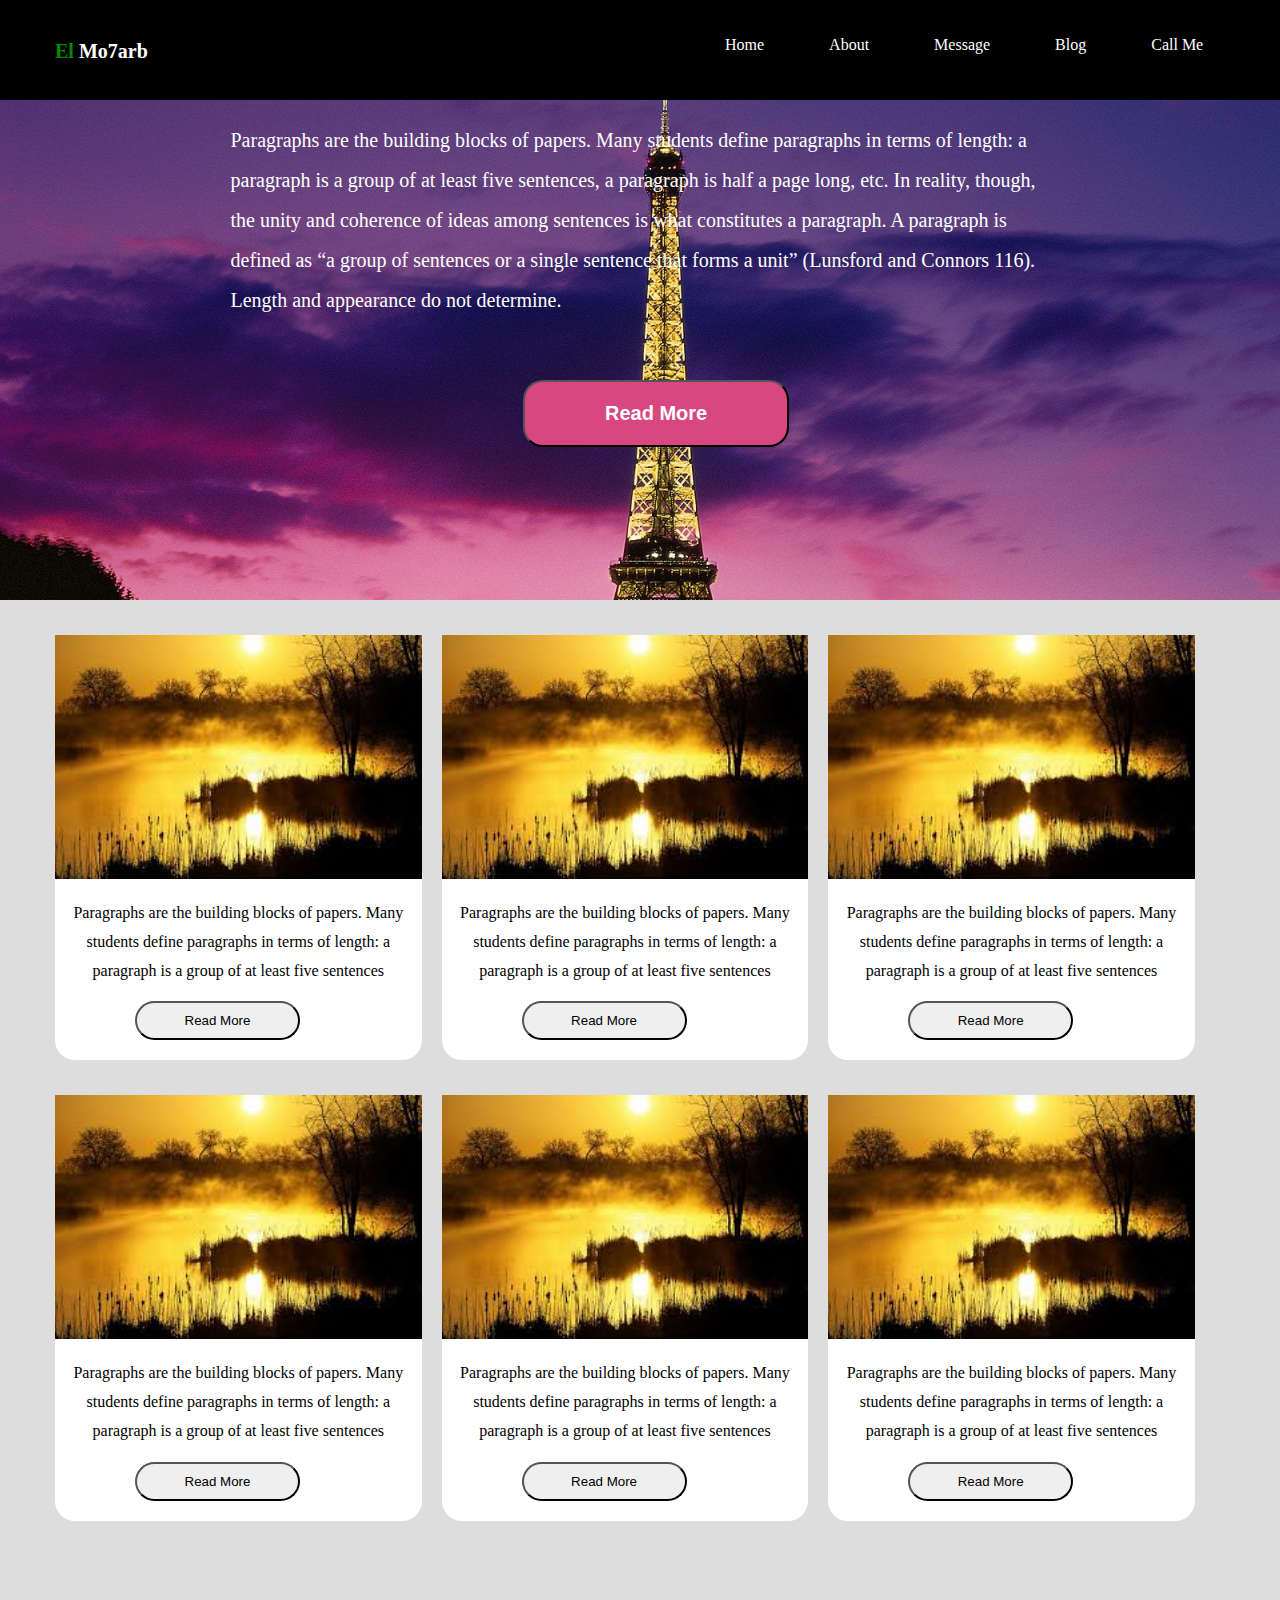
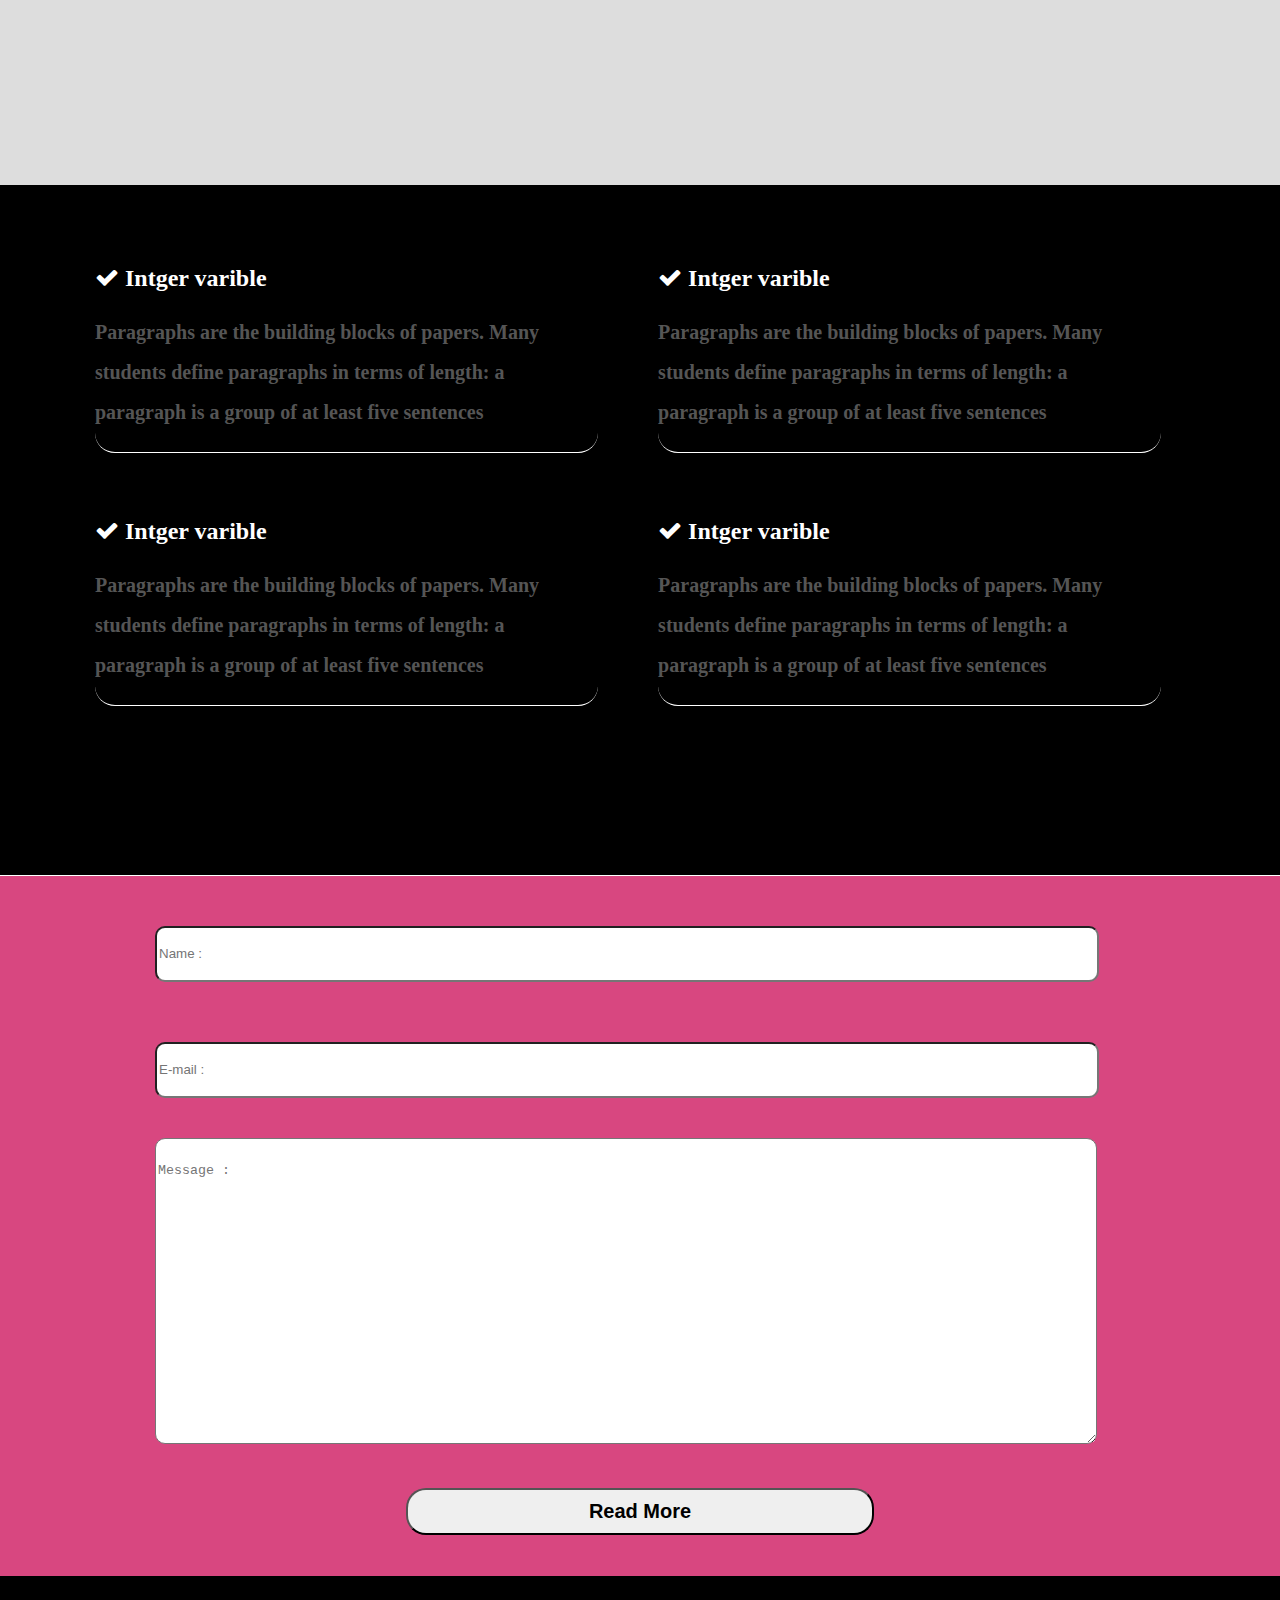
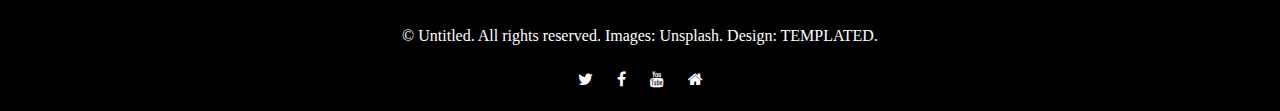
==== commit 9395852b: "Add files via upload" ====
--- a/project.html
+++ b/project.html
@@ -1,349 +1,132 @@
-<! DOCTYPE html >
+<!DOCTYPE html>
 
 <html>
-<head>
-    <meta charset="UTF-8">
-    <title>Template</title>
-    <link rel="stylesheet" href="css/normalize.css">
-      <link rel="stylesheet" href="css/style.css"> 
-         <link rel="stylesheet" href="css/font-awesome.min.css"> 
+    <head>
+        <meta charset="utf-8">
+        <title> Template </title>
+        <link rel="stylesheet" href="css/style.css">
+         <link rel="stylesheet" href="css/font-awesome.min.css">
     </head>
-    
+
     <body>
-    <div class="header">
+     
+        <div class="header">
         <div class="container">
-            <div class="logo">
-         <p><span>El</span> mo7arb</p>            
+            <div class="Logo">
+              <span>El</span> Mo7arb 
             </div>
             <div class="nav">
             <ul>
-                   <li><a href="#"><i class= "fa fa-home fa-lg"></i>Home</a></li>
-                   <li><a href="#"><i class= "fa fa-bandcamp fa-lg"></i>team</a></li>
-                   <li><a href="#"><i class= "fa fa-hourglass-half fa-lg"></i>Work</a></li>
-                   <li><a href="#"><i class= "fa fa-tag  fa-lg"></i>About</a></li>
-                   <li><a href="#"><i class= "fa fa-info-circle fa-lg"></i>contact</a></li>
+                <li><a href="#">Home</a></li>
+                <li><a href="#">About</a></li>
+                <li><a href="#">Message</a></li>
+                <li><a href="#">Blog</a></li>
+                <li><a href="#">Call Me</a></li>
                 </ul>
             </div>
+            </div>
         </div>
-        </div>
-        
-        <div class="slider">
-         <div class="over">
-            <div class="container">
-             <div class="slide">
-                <h2>Start something that matters</h2>
-                 <p>Stop wasting valuable time with projects that just isn't you.</p>
-                 <button>Learn More and start today</button>
-                </div>
+      
+        <div class="about">
+         <div class="container">
+            <div class="para">
+             <p>Paragraphs are the building blocks of papers. Many students define paragraphs in terms of length: a paragraph is a group of at least five sentences, a paragraph is half a page long, etc. In reality, though, the unity and coherence of ideas among sentences is what constitutes a paragraph. A paragraph is defined as “a group of sentences or a single sentence that forms a unit” (Lunsford and Connors 116). Length and appearance do not determine.</p>
+             <button> Read More </button>
              </div>
             </div>
         </div>
         
-        <div class="about-us">
+        <div class="blog">
         <div class="container">
-            <div class="about">
-            <h2>About the company</h2>
-           <p>Key features of our company</p>
-            </div>
-            <div class="lorem">
-      
-            <div class="box">
-            <i class="fa fa-laptop fa-4x"></i>
-            <h3>Responsive</h3>
-            <p>Lorem ipsum dolor sit amet, consectetur adipiscing elit, sed do eiusmod tempor incididunt ut labore et dolore.</p>    
-            </div>
+            <div class="blogmore">
+            <div class="more" >
+                <img src="image/%D8%AE%D9%84%D9%81%D9%8A%D9%87.jpg" alt ="" > 
+                <p>Paragraphs are the building blocks of papers. Many students define paragraphs in terms of length: a paragraph is a group of at least five sentences</p>
+                <button> Read More </button>
+                </div>
                 
-                  <div class="box">
-            <i class="fa fa-heart fa-4x"></i>
-            <h3>Responsive</h3>
-            <p>Lorem ipsum dolor sit amet, consectetur adipiscing elit, sed do eiusmod tempor incididunt ut labore et dolore.</p>    
-            </div>
+                 <div class="more">
+                <img src="image/خلفيه.jpg" alt ="" > 
+                <p>Paragraphs are the building blocks of papers. Many students define paragraphs in terms of length: a paragraph is a group of at least five sentences</p>
+                <button> Read More </button>
+                </div>
                 
-             <div class="box">
-            <i class="fa fa-cogs fa-4x"></i>
-            <h3>Responsive</h3>
-            <p>Lorem ipsum dolor sit amet, consectetur adipiscing elit, sed do eiusmod tempor incididunt ut labore et dolore.</p>    
-            </div>
                 
-                  <div class="box">
-            <i class="fa fa-window-maximize fa-4x"></i>
-            <h3>Responsive</h3>
-            <p>Lorem ipsum dolor sit amet, consectetur adipiscing elit, sed do eiusmod tempor incididunt ut labore et dolore.</p>    
-            </div>          
+                 <div class="more">
+                <img src="image/خلفيه.jpg" alt ="" > 
+                <p>Paragraphs are the building blocks of papers. Many students define paragraphs in terms of length: a paragraph is a group of at least five sentences</p>
+                <button> Read More </button>
+                </div>
+                
+                
+                 <div class="more">
+                <img src="image/خلفيه.jpg" alt ="" > 
+                <p>Paragraphs are the building blocks of papers. Many students define paragraphs in terms of length: a paragraph is a group of at least five sentences</p>
+                <button> Read More </button>
+                </div>
+                
+                 <div class="more">
+                <img src="image/خلفيه.jpg" alt ="" > 
+                <p>Paragraphs are the building blocks of papers. Many students define paragraphs in terms of length: a paragraph is a group of at least five sentences</p>
+                <button> Read More </button>
+                </div>
+                
+                
+                 <div class="more">
+                <img src="image/خلفيه.jpg" alt ="" > 
+                <p>Paragraphs are the building blocks of papers. Many students define paragraphs in terms of length: a paragraph is a group of at least five sentences</p>
+                <button> Read More </button>
                 </div>
             </div>
+            </div>
         </div>
-        
-        <div class="design">
+      <!--  cogs feather-alt  drafting-compass --->
+        <div class="cover">
         <div class="container">
-            <div class="work">
-            <h2>We know design.</h2>
-            <p>Lorem ipsum dolor sit amet, consectetur adipiscing elit, sed do eiusmod tempor incididunt ut labore et dolore.</p>
-            <button>View Our Works</button>
+            <div class="aboutus">
+            <h2><i class="fa fa-check"></i> Intger varible</h2>
+            <p>Paragraphs are the building blocks of papers. Many students define paragraphs in terms of length: a paragraph is a group of at least five sentences</p>
             </div>
             
-            <div class="images">
-            <img src="image/coffee1.jpg">
+            
+             <div class="aboutus">
+            <h2><i class="fa fa-check"></i> Intger varible</h2>
+            <p>Paragraphs are the building blocks of papers. Many students define paragraphs in terms of length: a paragraph is a group of at least five sentences</p>
+            </div>
+            
+            
+             <div class="aboutus">
+            <h2><i class="fa fa-check"></i> Intger varible</h2>
+            <p>Paragraphs are the building blocks of papers. Many students define paragraphs in terms of length: a paragraph is a group of at least five sentences</p>
+            </div>
+            
+             <div class="aboutus">
+            <h2><i class="fa fa-check"></i> Intger varible</h2>
+            <p>Paragraphs are the building blocks of papers. Many students define paragraphs in terms of length: a paragraph is a group of at least five sentences</p>
             </div>
             </div>
         </div>
         
-        <div class="our-team">
+        <div class="form">
         <div class="container">
-           <h2> The team</h2>
-            <p>The ones who runs this company</p>
-             <div class="team">
-      
-            <div class="boxes">
-           <img src="image/team2.jpg">
-            <h3>John Doe</h3>
-            <span>CEO & Founder</span>
-            <p>Phasellus eget enim eu lectus faucibus vestibulum. Suspendisse sodales pellentesque elementum.</p>
-             <button><i class="fa fa-envelope fa-fw"></i>Contact</button>
-                 </div>
-                
-              
-            <div class="boxes">
-           <img src="image/team1.jpg">
-            <h3>Anja Doe</h3>
-            <span>Art Director</span>
-            <p>Phasellus eget enim eu lectus faucibus vestibulum. Suspendisse sodales pellentesque elementum.</p>
-           <button><i class="fa fa-envelope fa-fw"></i>Contact</button>
-                 </div>
-          
-            <div class="boxes">
-           <img src="image/team3.jpg">
-            <h3>Mike Ross</h3>
-            <span>Web Designe</span>
-            <p>Phasellus eget enim eu lectus faucibus vestibulum. Suspendisse sodales pellentesque elementum.</p>
-          <button><i class="fa fa-envelope fa-fw"></i>Contact</button>
-                 </div>
-                
-            <div class="boxes">
-           <img src="image/team4.jpg">
-            <h3>Dan Star</h3>
-            <span>Designer</span>
-            <p>Phasellus eget enim eu lectus faucibus vestibulum. Suspendisse sodales pellentesque elementum.</p>
-             <button><i class="fa fa-envelope fa-fw"></i>Contact</button>
-                 </div>
-            </div>
-        </div>
-        </div>
-            <div class="number">
-            <div class="container">
-                <div class="num">
-               <span>14+</span>
-                 <p>Partners</p>
-                </div>
-                
-                <div class="num">
-                <span>58+</span>
-                 <p>Projects Done</p>
-                </div>
-                
-                <div class="num">
-                <span>89+</span>  
-                 <p>Happy Clients</p>
-                </div>
-                
-                <div class="num">
-                <span>150+</span>  
-                 <p>Meetings</p>
-                </div>
-                </div>
-            </div>
-        
-        <div class="our-work">
-        <div class="container">
-            <h3>Our work</h3>
-            <p>What we've done for people</p>
-              
-             <div class="working">  <img src="image/tech_mic.jpg" alt="photo"></div> 
-              <div class="working"> <img src="image/tech_phone.jpg" alt="photo"></div>  
-              <div class="working"> <img src="image/tech_drone.jpg" alt="photo"></div>     
-              <div class="working"> <img src="image/tech_sound.jpg" alt="photo"></div>  
-             <div class="working"> <img src="image/tech_tablet.jpg" alt="photo"></div> 
-            <div class="working"> <img src="image/tech_camera.jpg" alt="photo"></div>   
-              <div class="working"> <img src="image/tech_typewriter.jpg" alt="photo"></div> 
-            <div class="working"> <img src="image/tech_tableturner.jpg" alt="photo"></di>
-            </div>
-        </div>
-        </div>
-        <div class="our-skills">
-        <div class="container">
-            <div class="skills">
-            <h2>Our Skills.</h2>
-            <p>Lorem ipsum dolor sit amet, consectetur adipiscing elit, sed do eiusmod
-tempor incididunt ut labore et dolore.</p>
-                
-                <p>Lorem ipsum dolor sit amet, consectetur adipiscing elit, sed do eiusmod
-tempor incididunt ut labore et dolore.</p>
-            </div>
-            
-            <div class="photo">
-            <div class="main">
-              <h2><i class="fa fa-camera"></i>photography</h2>
-             <div><span style="width:90%">90%  &nbsp;</span></div>
-             </div>
-                
-                <div class="main">
-              <h2><i class="fa fa-tv"></i>Web Design</h2>
-             <div><span style="width:85%"> 85%  &nbsp;</span></div>
-             </div>
-                
-                <div class="main">
-              <h2><i class="fa fa-image"></i>photoshop</h2>
-             <div><span style="width:75%">75%  &nbsp;</span></div>
-             </div>
+            <div class="inputs">
+            <input type="text"  placeholder="Name : ">
+            <input type="text" placeholder="E-mail : ">
+            <textarea cols="60" rows="5" placeholder="Message : "></textarea>
+            <button> Read More </button>
             </div>
             </div>
         </div>
-    
-    <div class="pricing">
-    <div class="container">
-        <h2>Pricing</h2>
-        <p>Choose a pricing plan that fits your needs.</p>
         
-        <div class="pric">
-        <table>
-            <thead>
-           <tr>
-            <td>Basic</td>  
-            </tr>
-            </thead>
-            <tr>
-            <td><span>10GB </span>Storage</td>
-            </tr>
-            
-            <tr>
-            <td> <span>10</span> Emails</td>
-            </tr>
-            
-            <tr>
-            <td> <span>10</span> Domains</td>
-            </tr>
-            
-            <tr>
-            <td><span>Endless</span> Support</td>
-            </tr>
-            <tr class="body">
-            <td> <h3>$10</h3>per month</td>
-            </tr>
-            
-            <tfoot>
-            <tr>
-            <td><button class="but">Sign Up</button></td>
-            </tr>
-            </tfoot>
-            </table>
+       <div class="footer">
+        <div class="container">
+          <p> &copy; Untitled. All rights reserved. Images: Unsplash. Design: TEMPLATED.</p>
+            <i class=" fa fa-twitter"></i>
+              <i class=" fa fa-facebook"></i>
+              <i class=" fa fa-youtube"></i>
+              <i class=" fa fa-home"></i>
+           </div>
         </div>
-        
-         <div class="pric">
-        <table>
-            <thead>
-           <tr>
-            <td>Work</td>  
-            </tr>
-            </thead>
-            <tr>
-            <td><span>25GB </span> Storage</td>
-            </tr>
-            
-            <tr>
-            <td> <span>25</span> Emails</td>
-            </tr>
-            
-            <tr>
-            <td> <span>25</span> Domains</td>
-            </tr>
-            
-            <tr>
-            <td><span>Endless</span> Support</td>
-            </tr>
-            <tr class="body">
-            <td> <h3>$25</h3>per month</td>
-            </tr>
-            
-            <tfoot>
-            <tr>
-            <td><button class="but">Sign Up</button></td>
-            </tr>
-            </tfoot>
-            </table>
-        </div>
-        
-         <div class="pric">
-        <table>
-            <thead>
-           <tr>
-            <td>Premium</td>  
-            </tr>
-            </thead>
-            <tr>
-            <td><span>50GB </span>Storage</td>
-            </tr>
-            
-            <tr>
-            <td> <span>50</span> Emails</td>
-            </tr>
-            
-            <tr>
-            <td> <span>50</span> Domains</td>
-            </tr>
-            
-            <tr>
-            <td><span>Endless</span> Support</td>
-            </tr>
-            <tr class="body">
-            <td> <h3>$50</h3>per month</td>
-            </tr>
-            
-            <tfoot>
-            <tr>
-            <td><button class="but">Sign Up</button></td>
-            </tr>
-            </tfoot>
-            </table>
-        </div>
-        </div>
-    </div>
-    
-    <div class="contact">
-    <div class="container">
-        <h3>Contact</h3>
-        <p>Lets get in touch. Send us a message:</p>
-        
-        <div class="phone">
-        <span> <i class="fa fa-fire fa-2x"></i>  Chicago, US</span>
-        <span><i class="fa fa-phone fa-2x"></i>  Phone: +050 0552261206 </span>
-         <span>  <i class="fa fa-envelope fa-2x"></i>  Email: mail@mail.com</span>
-        <form>
-        <input type="text" name="name" placeholder="Name">
-         <input type="text" name="email" placeholder="E-mail">
-             <input type="text" name="subject" placeholder="Subject">
-             <input type="text" name="Message" placeholder="Message">
-            <button>Send Message</button>
-        </form>
-        </div>
-        
-        <div class="map">
-        <img src="image/images.jpg">
-        </div>
-        </div>
-    </div>
-    
-    <div class="footer">
-        <div class="container">
-        <div class="copy">
-    <p>  Copy Right &copy;  2018 all Right Reserved </p>
-            </div>
-        <div class="icones">
-             <i class="fa fa-youtube fa-2x"></i>
-              <i class="fa fa-google fa-2x"></i>
-              <i class="fa fa-twitter fa-2x"></i>
-            <i class="fa fa-facebook fa-2x"></i>     
-            </div>
-            </div>
-    </div>
     </body>
-</html>+</html>
+    --- a/css/style.css
+++ b/css/style.css
@@ -1,185 +1,64 @@
-/* https://www.w3schools.com/w3css/tryw3css_templates_startup.htm */
+body {margin: 0; height:auto;}
 
-body {margin: 0;}
 
-.container {width:1200px; margin: auto;}
+.container { width: 1170px; margin: auto;}
 
-.header { width: 100%; background-color: #FFF; height: 70px; position: fixed; top: 0; left: 0; border-bottom:  2px solid #CCC;}
+.header{  background: black; width: 100%; height:100px;}
 
-.header .logo {float: left; }
+.header .Logo { float: left; width: 40%; color:#FFF; padding-top: 40px;  font-size: 20px; font-weight: bold;}
 
-.header .logo p {font-size: 20px;} 
+.header .Logo span {color: #080; }
 
-.header .logo span {color:#080;}
+.header .nav {float: left; width:50%; float: right; }
 
-.header .nav {float: right;}
+.header .nav ul {list-style-type: none;}
 
-.header .nav ul  {float: left; list-style-type: none;}
+.header .nav li {float: left; padding: 20px; margin-left: 25px;}
 
-.header .nav ul li {float: left; margin: 0 15px;}
+.header .nav li a {text-decoration: none; color:#fff;}
 
-.header .nav ul li i {margin-right: 10px;}
+.header .nav li a:hover {color: #080;}
 
-.header .nav ul li a {text-decoration: none; font-size: 20px; color: black;}
+.about {width:100% ; height: 500px;  overflow: hidden; }
+    
+.about .para p {line-height: 2; width: 70%; margin: 60px auto; font-size: 20px;  margin-top:0; padding-top: 20px; color: #FFF;}
 
-.slider {width:100% ;height:600px; background-image: url('../image/REGxSz.jpg'); background-size: cover;}
+.about .para button { margin-left: 40%; border-radius: 20px; padding: 20px 80px; font-size: 20px; font-weight: bold; cursor: pointer; color :#FFF;  background: #D84780;}
 
-.over { background-color: rgba(49, 55, 61, .5); width: 100%; height: 600px;  }
+.about .para button:hover {background: #555;}
 
-.slider .slide {padding-top: 200px; margin: 20px; auto; text-align: center; color:#FFF; }
+.about { background-image: url('../image/as.jpg'); background-size: cover;}
 
-.slider .slide h2 {font-size: 30px;}
+.blog {width: 100%; height: 1150px; background: #DDD; padding-top: 35px;  overflow: hidden;  }
 
-.slider .slide p {font-size: 20px;}
+.blog  .more {float: left; width: 31.3333%; margin-right: 20px; background: #FFF; border-radius: 20px; margin-bottom: 35px;}
 
-.slider .slide button { padding: 10px 20px;  margin-top: 10px; font-size: 20px; background-color: #CCC; cursor: pointer; border-radius: 20px;}
+.blog .more img {width:100%;}
 
-.slider .slide button:hover { background-color: #888; border: 1px solid #888;}
+.blog .more p { line-height: 1.8; text-align: center; }
 
-.about-us {width: 100%; height:650px;}
+.blog .more button { border-radius: 20px; width: 45%; padding: 10px 20px; margin-left: 80px;  cursor: pointer; margin-bottom: 20px;}
 
-.about-us .about {padding-top: 60px; margin: auto; text-align: center;}
+.blog .more button:hover {background:#080; color:#FFF; }
 
-.about-us .about h2 {font-size: 30px; font-weight: normal;}
+.cover {width: 100%; height: 650px; background: #DDD; padding-top: 40px;  background: black; border-bottom: 1px solid #FFF; overflow: hidden;}
 
-.about-us .about p {font-size: 19px;}
+.cover  .aboutus {float: left; width: 43%; margin-right: 20px; border-radius: 20px; margin-bottom: 25px; margin-left: 40px; border-bottom: 1px solid #FFF; padding-top: 20px;}
 
-.about-us  .lorem {padding-top: 50px;}
+.cover .aboutus h2 { color:#FFF;}
 
-.about-us  .lorem .box {float: left; width:25%;}
+.cover .aboutus p {line-height: 2; font-size: 20px;  font-weight: bold;  color:#555; }
 
-.about-us  .lorem .box i {margin-left: 30%;}
+.form {width: 100%; height: 700px; background:#D84780; overflow: hidden;}
 
-.about-us  .lorem .box h3 {margin-left: 27%;}
+.form .inputs  input{ width:80% ; margin-top: 50px;  margin-bottom: 10px;  line-height: 50px; margin-left: 100px; border-radius: 10px; }
 
-.about-us  .lorem .box p {line-height: 1.9; font-size: 16px; font-weight: normal; text-align: center}
+.form .inputs  textarea { width:80% ; margin-top: 30px;  margin-bottom: 10px; line-height: 60px; margin-left: 100px;  border-radius: 10px; } 
 
-.design {width: 100%; height: 550px; background: #F1F1F1;  padding-top: 70px; }
+.form .inputs  button { border-radius: 20px; width: 40%; padding: 10px 20px; margin-left: 30%;  cursor: pointer; font-weight: bold; font-size: 20px;  margin-top: 30px;} 
 
-.design .work {float: left; width:40%; padding-top: 50px;}
+.form .inputs button:hover {background:#080; color:#FFF; }
 
-.design .work h2 { font-weight: normal; }
+.footer {width: 100%; height: 100px; text-align: center; background: black; color: #FFF; padding-top: 35px; }
 
-.design .work button { padding: 10px 20px;  margin-top: 10px; font-size: 20px; background-color: black; cursor: pointer; color: #FFF; border: 3px solid black}
-
-.design .work button:hover { background-color: #CCC; border: 3px solid #CCC; color: black}
-
-.design .work p {font-size: 16px; line-height: 1.6}
-
-.design .images {float: left; width: 50%; }
-
-.design .images  img { width:100%; margin-left: 100px; }
-
-.our-team {width:100% ; height:750px; text-align: center; padding-top: 60px;}
-
-.our-team h2 {font-size: 30px; font-weight: normal;}
-
-.our-team p {font-size: 19px;}
-
-.our-team .team  .boxes{float: left; width:23%; border: 1px solid #CCC; padding-bottom: 20px; margin: 10px;}
-
-.team {padding-top: 40px;}
-
-.our-team .team  .boxes img {width:100%;}
-
-.our-team .team  .boxes h3 {margin-bottom: 14; font-size: 25px;}
-
-.our-team .team  .boxes p {line-height: 1.6}
-
-.our-team .team  .boxes button {  padding: 5px 20px;  margin-top: 10px; font-size: 20px; background-color: transparent; cursor: pointer; width:80%; }
-
-.team .boxes button:hover { background-color: #CCC; }
-
-.number {width:100%; height: 150px; background-color: #616161; text-align: center; padding-top: 70px; color: #FFF;}
-
-.number .num {width:25%; float: left; }
-
-.number .num span { font-size: 40px;}
-
-.number .num p { font-size: 15px;}
-
-.our-work {width:100%; height: 800px; text-align: center; padding-top: 50px; }
-
-.our-work h3 {font-size: 30px; font-weight: normal;}
-
-.our-work p { font-size: 19px; margin-bottom: 40px;}
-
-.our-work .working  {width:25%; float: left; margin-top: 20px;   }
-
-.our-work .working img { width:95%;}
-
-.our-skills {width:100%; height: 400px; background-color: #F1F1F1;  padding-top: 70px;}
-
-.our-skills .skills { width:40%; float: left;}
-
-.our-skills .skills h2 { font-weight: normal;}
-
-.our-skills .skills p { line-height: 1.5; color:#555;}
-
-.photo {width:50%; float: left; margin-left: 100px;}
-
-.main i {margin-right: 20px}
-
-.main h2 {font-weight: normal;}
-
-.main div {background: #9E9E9E; height:30px; width:100%; }
-
-.main span { background: #616161; height:30px; line-height: 30px; text-align:right; display:block; color:#fff; font-weight:bold;}
-
-.pricing {width:100%; height:1000px; background:#616161;  }
-
-.pricing h2 {font-size: 30px; font-weight: normal; padding-top: 100px; color: #FFF; margin-top: 0; margin: auto; text-align: center; margin-bottom: 30px;}
-
-.pricing p  { font-size: 19px;  color:#FFF; margin: auto; text-align: center; margin-bottom: 30px;}
-
-.pricing .pric {float: left; width:33.33333%; margin-top: 40px;}
-
-.pricing .pric thead td { background: black; color:#FFF;  font-size: 30px; padding: 30px 150px;}
-
-.pricing .pric td { text-align: center; padding: 20px 100px; background: #FFF;  }
-
-.pricing .pric td  span { font-weight: bold; font-size: 20px;}
-
-.pricing .pric .body td {padding: 35px 100px;}
-
-.pricing .pric tfoot td { padding: 20px 100px; background: #F1F1F1;}
-
-.pricing .pric tfoot td .but { padding: 20px 30px;  background: black; color:#FFF; cursor: pointer}
-
-.pricing .pric tfoot td .but:hover {background: #D2D2D2; color: black}
-
-.pricing .pric:nth-child(2n) thead td {background-color: red; width:100%;}
-
-.contact { width: 100%; height:800px; background: #F1F1F1; }
-
-.contact h3  {font-size: 30px; font-weight: normal; text-align: center; margin-top: 0; padding-top: 100px;}
-
-.contact p { font-size: 19px; margin-bottom: 40px; text-align: center;}
-
-.contact .phone { width:50%; padding-top: 70px ; float: left}
-
-.contact .phone span {display: block;}
-
-.contact .phone i {margin-right: 20px; margin-bottom: 15px;}
-
-.contact form {margin-top: 30px;}
-
-.contact form  input { display: block; padding: 8px; margin-bottom: 15px; width: 100%; }
-
-.contact .phone form button { padding: 10px 20px; margin-top: 30px; border: 1px sollid #CCC; border-radius: 20px;color:#FFF; background: black ; margin-top: 8; cursor: pointer;}
-
-.contact .phone form button:hover {background: #D2D2D2; color: black}
-
-.map {width:50%; float: left;}
-
-.map img {width: 105%; margin-left: 20px; margin-top: 100px;}
-
-.footer {width:100%; height: 120px; background: #000000; }
-
-.footer .copy {width:50%; float: left;}
-
-.footer .copy p {color:#FFF; font-size: 20px;  padding-top: 30px;}
-
-.footer .icones {  float: left;width: 50%; color: #FFF; padding-top: 40px; }
-
-.footer .icones i {float: right; margin: 10px;}+.footer i {padding: 10px;}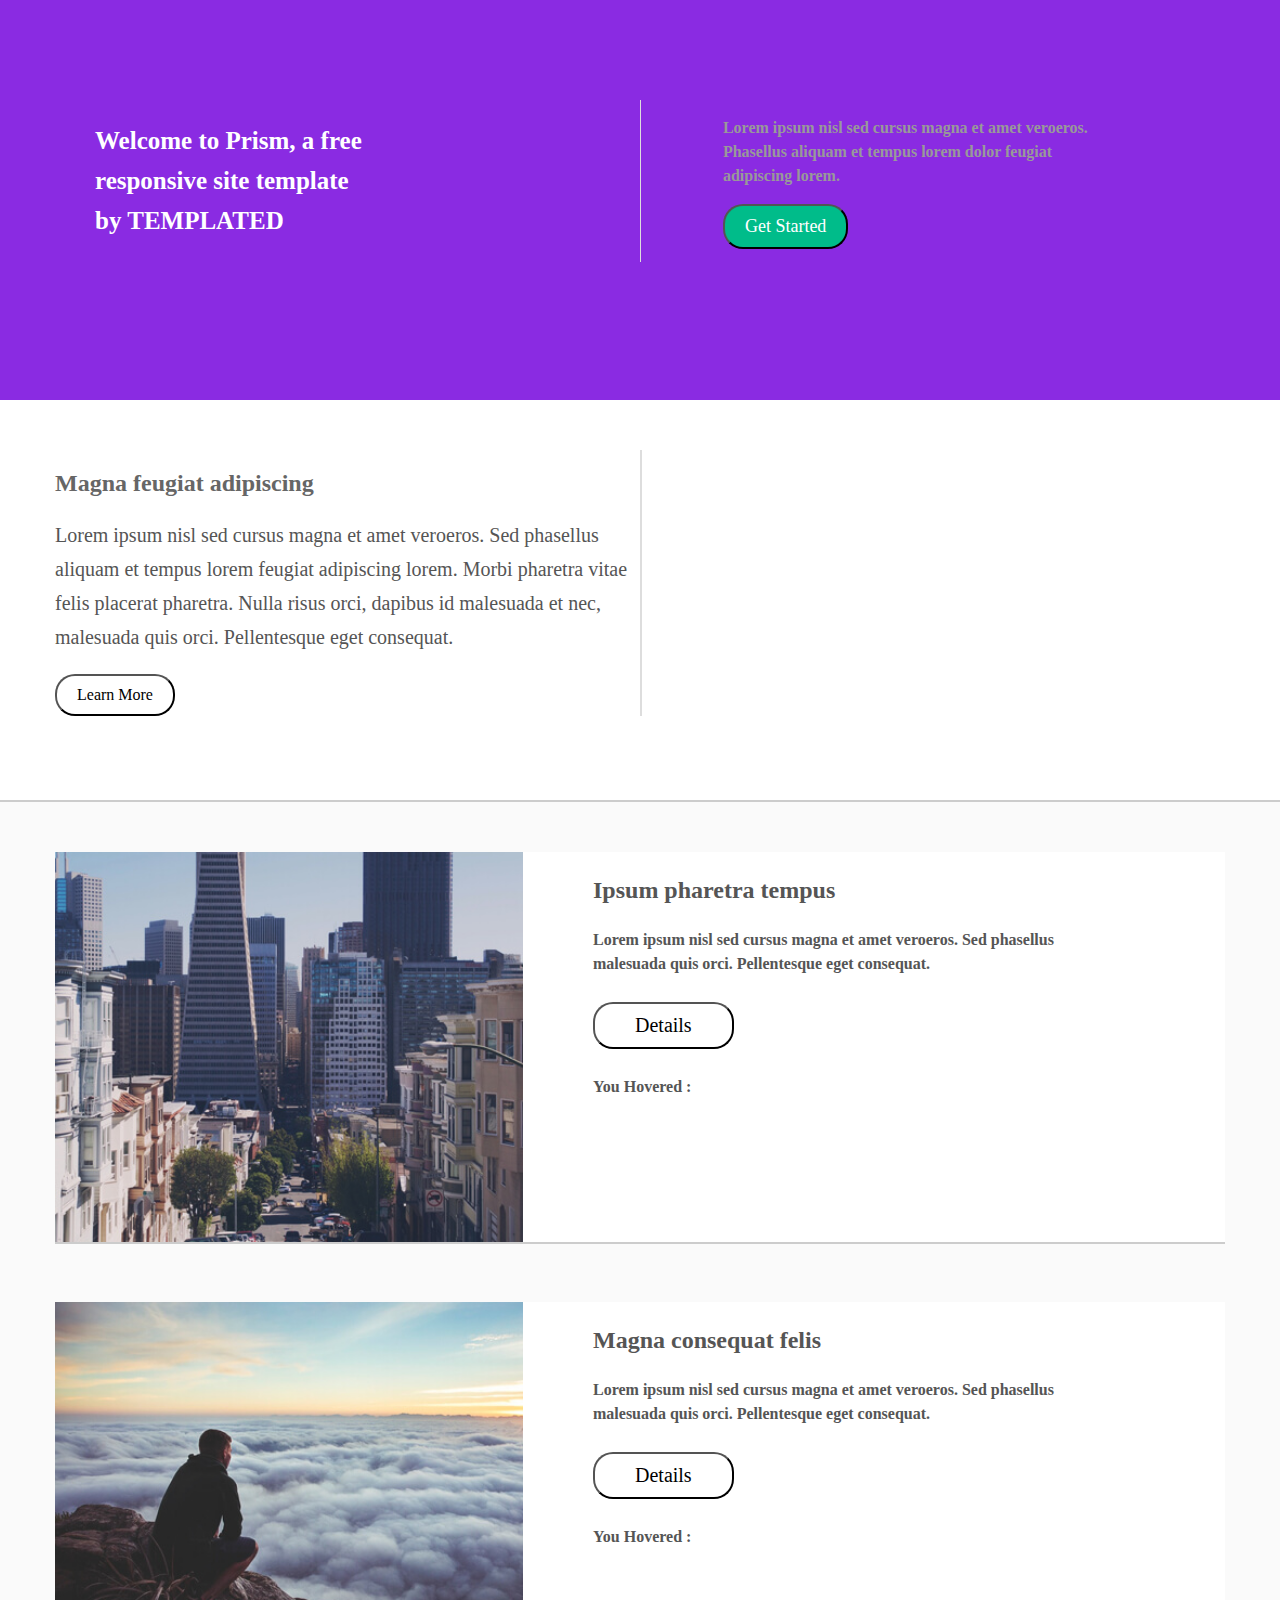
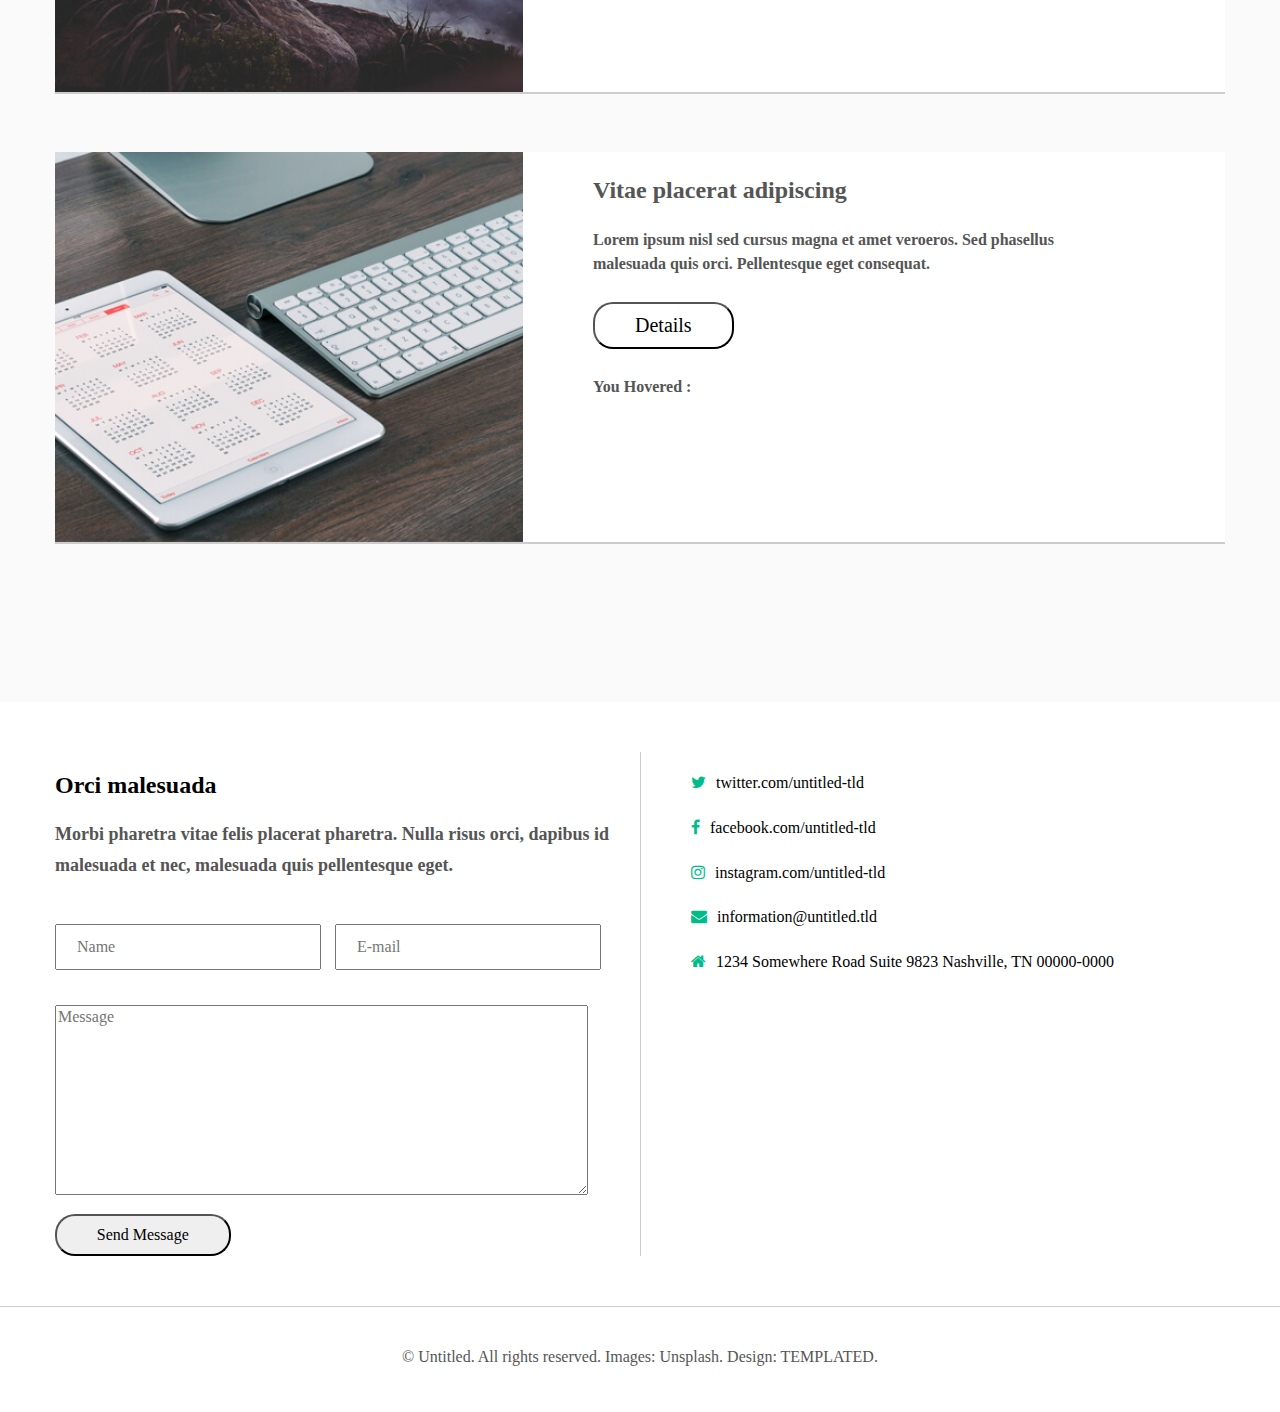
==== commit 0a04f118: "Add files via upload" ====
--- a/project.html
+++ b/project.html
@@ -1,132 +1,113 @@
-<!DOCTYPE html>
+<!DOCTYPE html> 
 
 <html>
-    <head>
-        <meta charset="utf-8">
-        <title> Template </title>
-        <link rel="stylesheet" href="css/style.css">
-         <link rel="stylesheet" href="css/font-awesome.min.css">
+<head>
+    <meta charset="UTf-8">
+    <title> New Template </title>
+     <link rel = "stylesheet" href="css/font-awesome.min.css">
+     <link rel = "stylesheet" href="css/normalize.css">
+    <link rel = "stylesheet" href="css/style.css">
+    
+    
     </head>
-
+    
     <body>
-     
+    <div class="heading">
+        <div class="container">
         <div class="header">
+            <h2> Welcome to Prism, a free responsive site template by <span>TEMPLATED</span>  </h2>
+            </div>
+            <div class="Lorem"> <p>Lorem ipsum nisl sed cursus magna et amet veroeros. Phasellus aliquam et tempus lorem dolor feugiat adipiscing lorem.</p> 
+            <button id = "butt" onmousemove="hoverButton()" onmouseout="hoverOut()"> Get Started</button>
+            </div>
+        </div>
+        </div>
+        
+        <div class="magna">
         <div class="container">
-            <div class="Logo">
-              <span>El</span> Mo7arb 
+            <div class="learn">
+            <h2>Magna feugiat adipiscing</h2>
+            <p>Lorem ipsum nisl sed cursus magna et amet veroeros. Sed phasellus aliquam et tempus lorem feugiat adipiscing lorem. Morbi pharetra vitae felis placerat pharetra. Nulla risus orci, dapibus id malesuada et nec, malesuada quis orci. Pellentesque eget consequat.</p>
+            <button onclick= "show()"  ondblclick="hide()"> Learn More </button>
             </div>
-            <div class="nav">
-            <ul>
-                <li><a href="#">Home</a></li>
-                <li><a href="#">About</a></li>
-                <li><a href="#">Message</a></li>
-                <li><a href="#">Blog</a></li>
-                <li><a href="#">Call Me</a></li>
-                </ul>
+            
+            <div class="amet" id="butt2" >
+             <p><i class="fa fa-check"></i>Ipsum nisl sed cursus magna</p>
+             <p><i class="fa fa-check"></i>Amet veroeros sed aliquam consequat</p>
+             <p><i class="fa fa-check"></i>Tempus lorem adipiscing et lorem</p>
+             <p><i class="fa fa-check"></i>Morbi pharetra vitae felis placerat</p>
+             <p><i class="fa fa-check"></i>Pharetra nulla risus orci dapibus</p>
             </div>
             </div>
         </div>
-      
-        <div class="about">
-         <div class="container">
-            <div class="para">
-             <p>Paragraphs are the building blocks of papers. Many students define paragraphs in terms of length: a paragraph is a group of at least five sentences, a paragraph is half a page long, etc. In reality, though, the unity and coherence of ideas among sentences is what constitutes a paragraph. A paragraph is defined as “a group of sentences or a single sentence that forms a unit” (Lunsford and Connors 116). Length and appearance do not determine.</p>
-             <button> Read More </button>
-             </div>
-            </div>
-        </div>
         
-        <div class="blog">
+        <div class="pharetra">
         <div class="container">
-            <div class="blogmore">
-            <div class="more" >
-                <img src="image/%D8%AE%D9%84%D9%81%D9%8A%D9%87.jpg" alt ="" > 
-                <p>Paragraphs are the building blocks of papers. Many students define paragraphs in terms of length: a paragraph is a group of at least five sentences</p>
-                <button> Read More </button>
-                </div>
-                
-                 <div class="more">
-                <img src="image/خلفيه.jpg" alt ="" > 
-                <p>Paragraphs are the building blocks of papers. Many students define paragraphs in terms of length: a paragraph is a group of at least five sentences</p>
-                <button> Read More </button>
-                </div>
-                
-                
-                 <div class="more">
-                <img src="image/خلفيه.jpg" alt ="" > 
-                <p>Paragraphs are the building blocks of papers. Many students define paragraphs in terms of length: a paragraph is a group of at least five sentences</p>
-                <button> Read More </button>
-                </div>
-                
-                
-                 <div class="more">
-                <img src="image/خلفيه.jpg" alt ="" > 
-                <p>Paragraphs are the building blocks of papers. Many students define paragraphs in terms of length: a paragraph is a group of at least five sentences</p>
-                <button> Read More </button>
-                </div>
-                
-                 <div class="more">
-                <img src="image/خلفيه.jpg" alt ="" > 
-                <p>Paragraphs are the building blocks of papers. Many students define paragraphs in terms of length: a paragraph is a group of at least five sentences</p>
-                <button> Read More </button>
-                </div>
-                
-                
-                 <div class="more">
-                <img src="image/خلفيه.jpg" alt ="" > 
-                <p>Paragraphs are the building blocks of papers. Many students define paragraphs in terms of length: a paragraph is a group of at least five sentences</p>
-                <button> Read More </button>
-                </div>
+         <div class="part">
+         <img src="image/pic01.jpg" onmouseout="hoverNum()"> 
+            <div class="he">
+            <h2>Ipsum pharetra tempus</h2>
+            <p>Lorem ipsum nisl sed cursus magna et amet veroeros. Sed phasellus malesuada quis orci. Pellentesque eget consequat.</p>
+            <button>Details</button>
+            <p> You Hovered : <span id ="img1"></span></p>
             </div>
             </div>
+            
+            <div class="clear"></div>
+            
+         <div class="part">
+         <img src="image/pic02.jpg" onmouseout="hoverNum2()"> 
+            <div class="he">
+            <h2>Magna consequat felis</h2>
+            <p>Lorem ipsum nisl sed cursus magna et amet veroeros. Sed phasellus malesuada quis orci. Pellentesque eget consequat.</p>
+            <button>Details</button>
+                  <p> You Hovered : <span id ="img2"></span></p>
+            </div>
+            </div> 
+            
+            <div class="clear"></div>
+            
+              <div class="part">
+         <img src="image/pic03.jpg" onmouseout="hoverNum3()"> 
+            <div class="he">
+            <h2>Vitae placerat adipiscing</h2>
+            <p>Lorem ipsum nisl sed cursus magna et amet veroeros. Sed phasellus malesuada quis orci. Pellentesque eget consequat.</p>
+            <button>Details</button>
+                  <p> You Hovered : <span id ="img3"></span></p>
+            </div>
+            </div>    
         </div>
-      <!--  cogs feather-alt  drafting-compass --->
-        <div class="cover">
-        <div class="container">
-            <div class="aboutus">
-            <h2><i class="fa fa-check"></i> Intger varible</h2>
-            <p>Paragraphs are the building blocks of papers. Many students define paragraphs in terms of length: a paragraph is a group of at least five sentences</p>
-            </div>
-            
-            
-             <div class="aboutus">
-            <h2><i class="fa fa-check"></i> Intger varible</h2>
-            <p>Paragraphs are the building blocks of papers. Many students define paragraphs in terms of length: a paragraph is a group of at least five sentences</p>
-            </div>
-            
-            
-             <div class="aboutus">
-            <h2><i class="fa fa-check"></i> Intger varible</h2>
-            <p>Paragraphs are the building blocks of papers. Many students define paragraphs in terms of length: a paragraph is a group of at least five sentences</p>
-            </div>
-            
-             <div class="aboutus">
-            <h2><i class="fa fa-check"></i> Intger varible</h2>
-            <p>Paragraphs are the building blocks of papers. Many students define paragraphs in terms of length: a paragraph is a group of at least five sentences</p>
-            </div>
-            </div>
         </div>
         
         <div class="form">
         <div class="container">
             <div class="inputs">
-            <input type="text"  placeholder="Name : ">
-            <input type="text" placeholder="E-mail : ">
-            <textarea cols="60" rows="5" placeholder="Message : "></textarea>
-            <button> Read More </button>
+            <h2>Orci malesuada</h2>
+            <p>Morbi pharetra vitae felis placerat pharetra. Nulla risus orci, dapibus id malesuada et nec, malesuada quis pellentesque eget.</p>
+                <form>
+            <input type="text" name ="name" placeholder="Name">
+             <input type="text" name ="email" placeholder="E-mail">
+             <textarea placeholder="Message" cols="65" rows="10"></textarea>
+             <button>Send Message</button>
+             </form>
+           </div>
+             <div class="link">
+                 <p id ="click"><i class="fa fa-twitter" onclick="font()" ondblclick="hideFont()"></i>twitter.com/untitled-tld</p>
+                 <p id = "click2"><i class="fa fa-facebook" onclick="font2()" ondblclick="hideFont2()" ></i>facebook.com/untitled-tld</p>
+                 <p id ="click3"><i class="fa fa-instagram" onclick="font3()" ondblclick="hideFont3()"></i>instagram.com/untitled-tld</p>
+                 <p id ="click4"><i class="fa fa-envelope" onclick="font4()" ondblclick="hideFont4()"></i>information@untitled.tld</p>
+                 <p id ="click5"><i class="fa fa-home"onclick="font5()" ondblclick="hideFont5()"></i>1234 Somewhere Road Suite 9823
+Nashville, TN 00000-0000</p>
             </div>
+                 
             </div>
         </div>
         
-       <div class="footer">
+        <div class="footer">
         <div class="container">
-          <p> &copy; Untitled. All rights reserved. Images: Unsplash. Design: TEMPLATED.</p>
-            <i class=" fa fa-twitter"></i>
-              <i class=" fa fa-facebook"></i>
-              <i class=" fa fa-youtube"></i>
-              <i class=" fa fa-home"></i>
-           </div>
+            <p>&copy; Untitled. All rights reserved. Images: Unsplash. Design: TEMPLATED.</p>
+            </div>
         </div>
+        <script src="script.js"></script>
     </body>
-</html>
-    +</html>--- a/css/style.css
+++ b/css/style.css
@@ -1,64 +1,103 @@
-body {margin: 0; height:auto;}
+body {
+    
+    margin: 0; 
+    height:auto;
+}
+
+.container 
+{
+   margin: auto;
+   width:1170px;
+}
+
+.heading {width: 100%; height:400px; background-color: blueviolet;}
+
+.heading .header 
+
+{
+    width:50%; 
+    float: left;
+    margin-top: 100px;
+   border-right:1px solid #DDD;
+}
+
+.heading .header h2 
+
+{
+    width:47%;
+    line-height: 1.6;
+    color:#FFF; 
+    font-size: 25px;
+    margin-left: 40px;
+}
+
+.heading .header span:hover {color:#00BC8A; cursor: pointer;}
 
 
-.container { width: 1170px; margin: auto;}
+.heading .Lorem 
 
-.header{  background: black; width: 100%; height:100px;}
+{
+    width: 40%;
+     margin-top: 100px;
+    float: left;
+    margin-left: 7%;
+    line-height: 1.5;
+}
 
-.header .Logo { float: left; width: 40%; color:#FFF; padding-top: 40px;  font-size: 20px; font-weight: bold;}
+.heading .Lorem p {width: 80%; font-weight: bold; color: #999;}
 
-.header .Logo span {color: #080; }
+.heading .Lorem button {padding: 10px 20px ; background:  #00BC8A; border-radius: 20px; color: #FFF; font-size: 18px; cursor:pointer;} 
 
-.header .nav {float: left; width:50%; float: right; }
 
-.header .nav ul {list-style-type: none;}
+/* start Manag */
+ 
+.magna {width:100%; height:350px; border-bottom: 2px solid #CCC; padding-top: 50px;  }
 
-.header .nav li {float: left; padding: 20px; margin-left: 25px;}
+.magna .learn { float: left; width:50%;  border-right: 2px solid #DDD; }
 
-.header .nav li a {text-decoration: none; color:#fff;}
+.magna .learn h2 { color:#666}
 
-.header .nav li a:hover {color: #080;}
+.magna .learn p {line-height: 1.7; color:#555; font-size: 20px;}
 
-.about {width:100% ; height: 500px;  overflow: hidden; }
-    
-.about .para p {line-height: 2; width: 70%; margin: 60px auto; font-size: 20px;  margin-top:0; padding-top: 20px; color: #FFF;}
+.magna .learn button { border-radius: 20px; padding: 10px 20px ; cursor: pointer; background:#fff }
 
-.about .para button { margin-left: 40%; border-radius: 20px; padding: 20px 80px; font-size: 20px; font-weight: bold; cursor: pointer; color :#FFF;  background: #D84780;}
+.amet   {float: left; margin-left: 5%; visibility: hidden;} 
 
-.about .para button:hover {background: #555;}
+.amet >  p {line-height: 2.5; color:#555 ; font-weight: bold;}
 
-.about { background-image: url('../image/as.jpg'); background-size: cover;}
+.amet i {padding-right: 8px; color:#00BC8A;}
 
-.blog {width: 100%; height: 1150px; background: #DDD; padding-top: 35px;  overflow: hidden;  }
+.pharetra { width: 100%; height: 1400px; padding-top: 50px; padding-bottom: 50px; background: #FAFAFA; overflow: hidden;}
 
-.blog  .more {float: left; width: 31.3333%; margin-right: 20px; background: #FFF; border-radius: 20px; margin-bottom: 35px;}
+.pharetra .part {padding-bottom: 40px; height: 350px; background: #FFF; border-bottom: 2px solid #CCC;}
 
-.blog .more img {width:100%;}
+.pharetra .part img {float: left; width: 40%; margin-bottom: 60px}
 
-.blog .more p { line-height: 1.8; text-align: center; }
+.pharetra .he {float: left; width: 40%; padding-left: 70px; color:#555; line-height: 1.5; font-size: 16px; font-weight: bold;}
 
-.blog .more button { border-radius: 20px; width: 45%; padding: 10px 20px; margin-left: 80px;  cursor: pointer; margin-bottom: 20px;}
+.pharetra .he button { border-radius: 20px; padding: 10px 40px ; cursor: pointer; background: #FFF; font-size: 20px; margin-top: 10px; margin-bottom: 10px}
 
-.blog .more button:hover {background:#080; color:#FFF; }
+.pharetra .he button:hover {background:#888; color: azure; }
 
-.cover {width: 100%; height: 650px; background: #DDD; padding-top: 40px;  background: black; border-bottom: 1px solid #FFF; overflow: hidden;}
+.clear {clear: both;}
 
-.cover  .aboutus {float: left; width: 43%; margin-right: 20px; border-radius: 20px; margin-bottom: 25px; margin-left: 40px; border-bottom: 1px solid #FFF; padding-top: 20px;}
+.form {width: 100%; height: auto; overflow:hidden; padding-top: 50px; border-bottom: 1px solid #CCC; padding-bottom: 50px;  }
 
-.cover .aboutus h2 { color:#FFF;}
+.form .inputs { width: 50%;float: left; border-right: 1px solid #CCC; padding-left: 0;}
 
-.cover .aboutus p {line-height: 2; font-size: 20px;  font-weight: bold;  color:#555; }
+.form .inputs p {line-height: 1.7; font-size: 18px; font-weight: bold; color: #555;}
 
-.form {width: 100%; height: 700px; background:#D84780; overflow: hidden;}
+.form .inputs input {width :240px; height: 40px; padding-left: 20px; margin-right: 10px; margin-bottom: 35px; margin-top: 25px;}
 
-.form .inputs  input{ width:80% ; margin-top: 50px;  margin-bottom: 10px;  line-height: 50px; margin-left: 100px; border-radius: 10px; }
+.form .inputs textarea { width:90%;}
 
-.form .inputs  textarea { width:80% ; margin-top: 30px;  margin-bottom: 10px; line-height: 60px; margin-left: 100px;  border-radius: 10px; } 
+.form .inputs button 
+{
+    width: 30%; border-radius: 20px; padding: 10px 20px ; margin-top: 15px; cursor: pointer;
+}
 
-.form .inputs  button { border-radius: 20px; width: 40%; padding: 10px 20px; margin-left: 30%;  cursor: pointer; font-weight: bold; font-size: 20px;  margin-top: 30px;} 
+.form .link { float: left; padding-left: 50px; width: 40%; padding-bottom: 20px;}
 
-.form .inputs button:hover {background:#080; color:#FFF; }
+.form .link i {padding-right: 10px; color:#00BC8A; line-height: 1.8;}
 
-.footer {width: 100%; height: 100px; text-align: center; background: black; color: #FFF; padding-top: 35px; }
-
-.footer i {padding: 10px;}+.footer {width: 100%; height: 80px; padding-top: 25px; text-align: center; color:#555;}